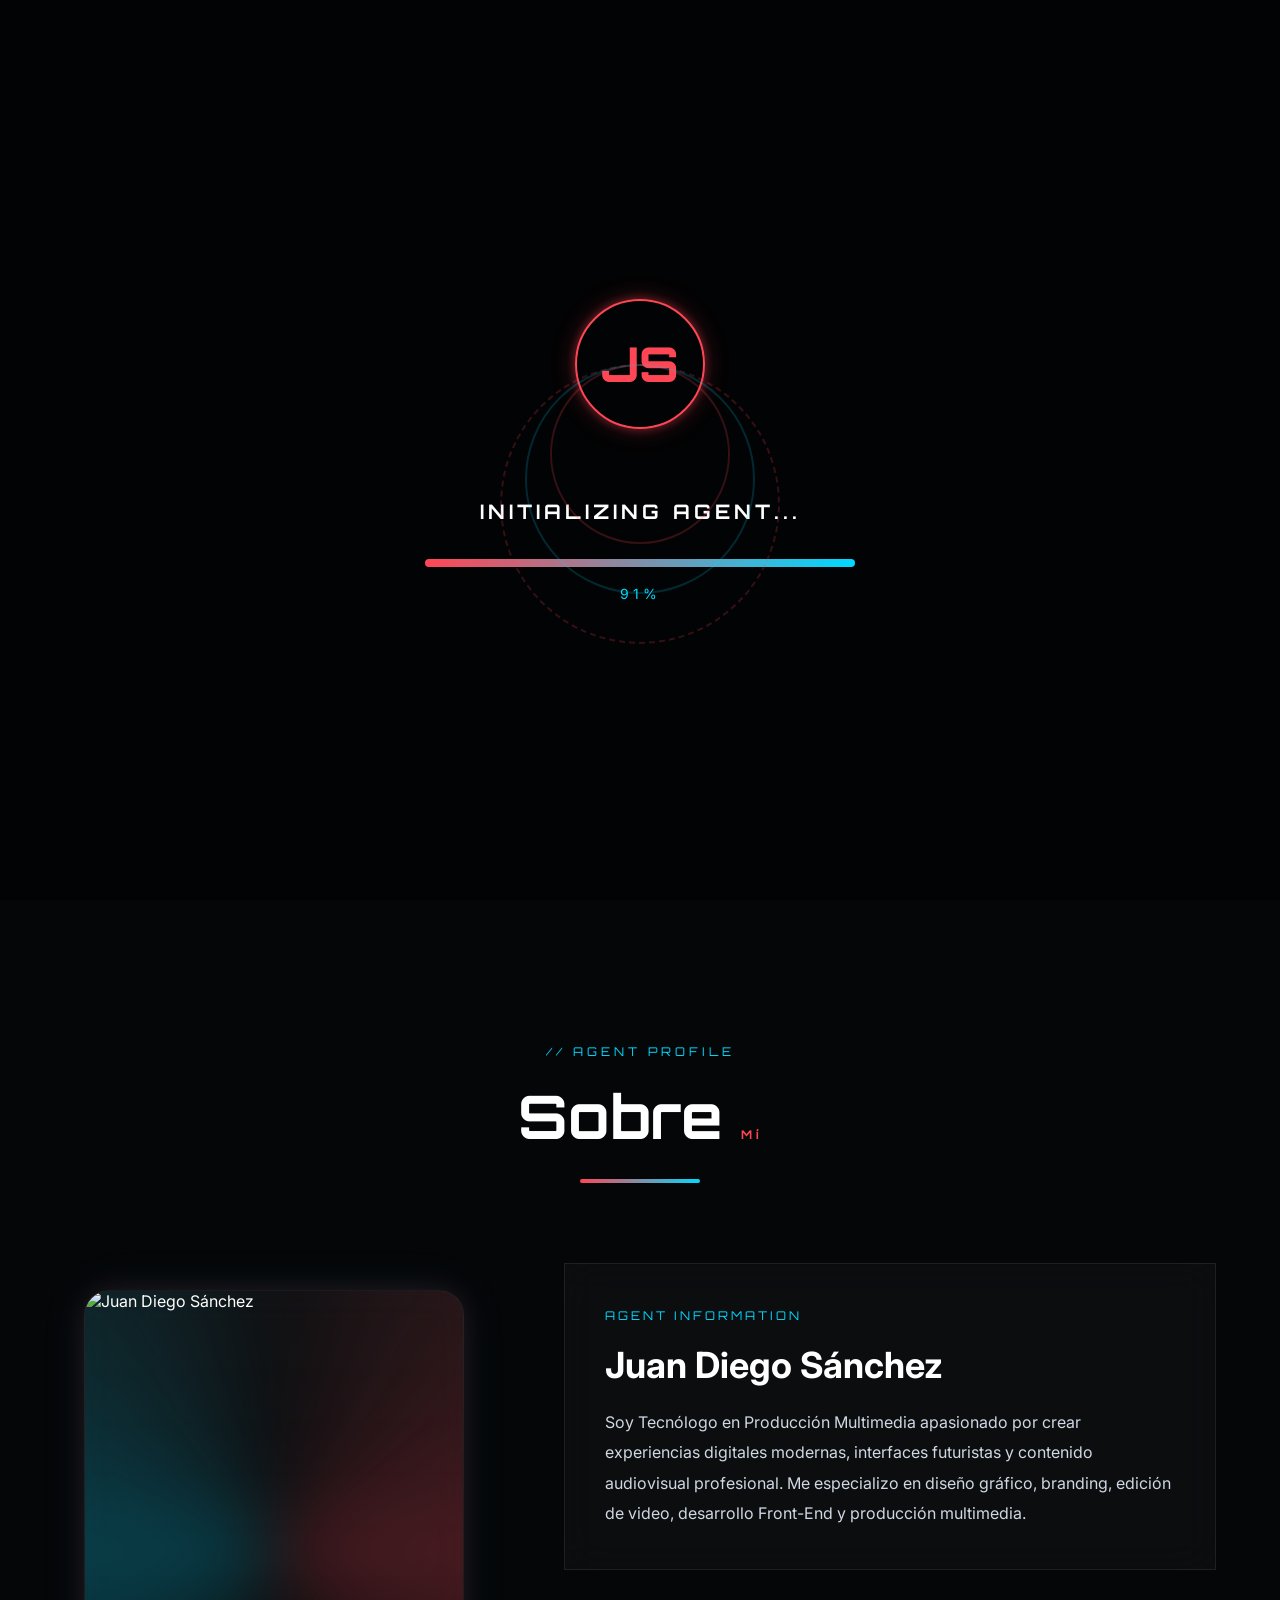
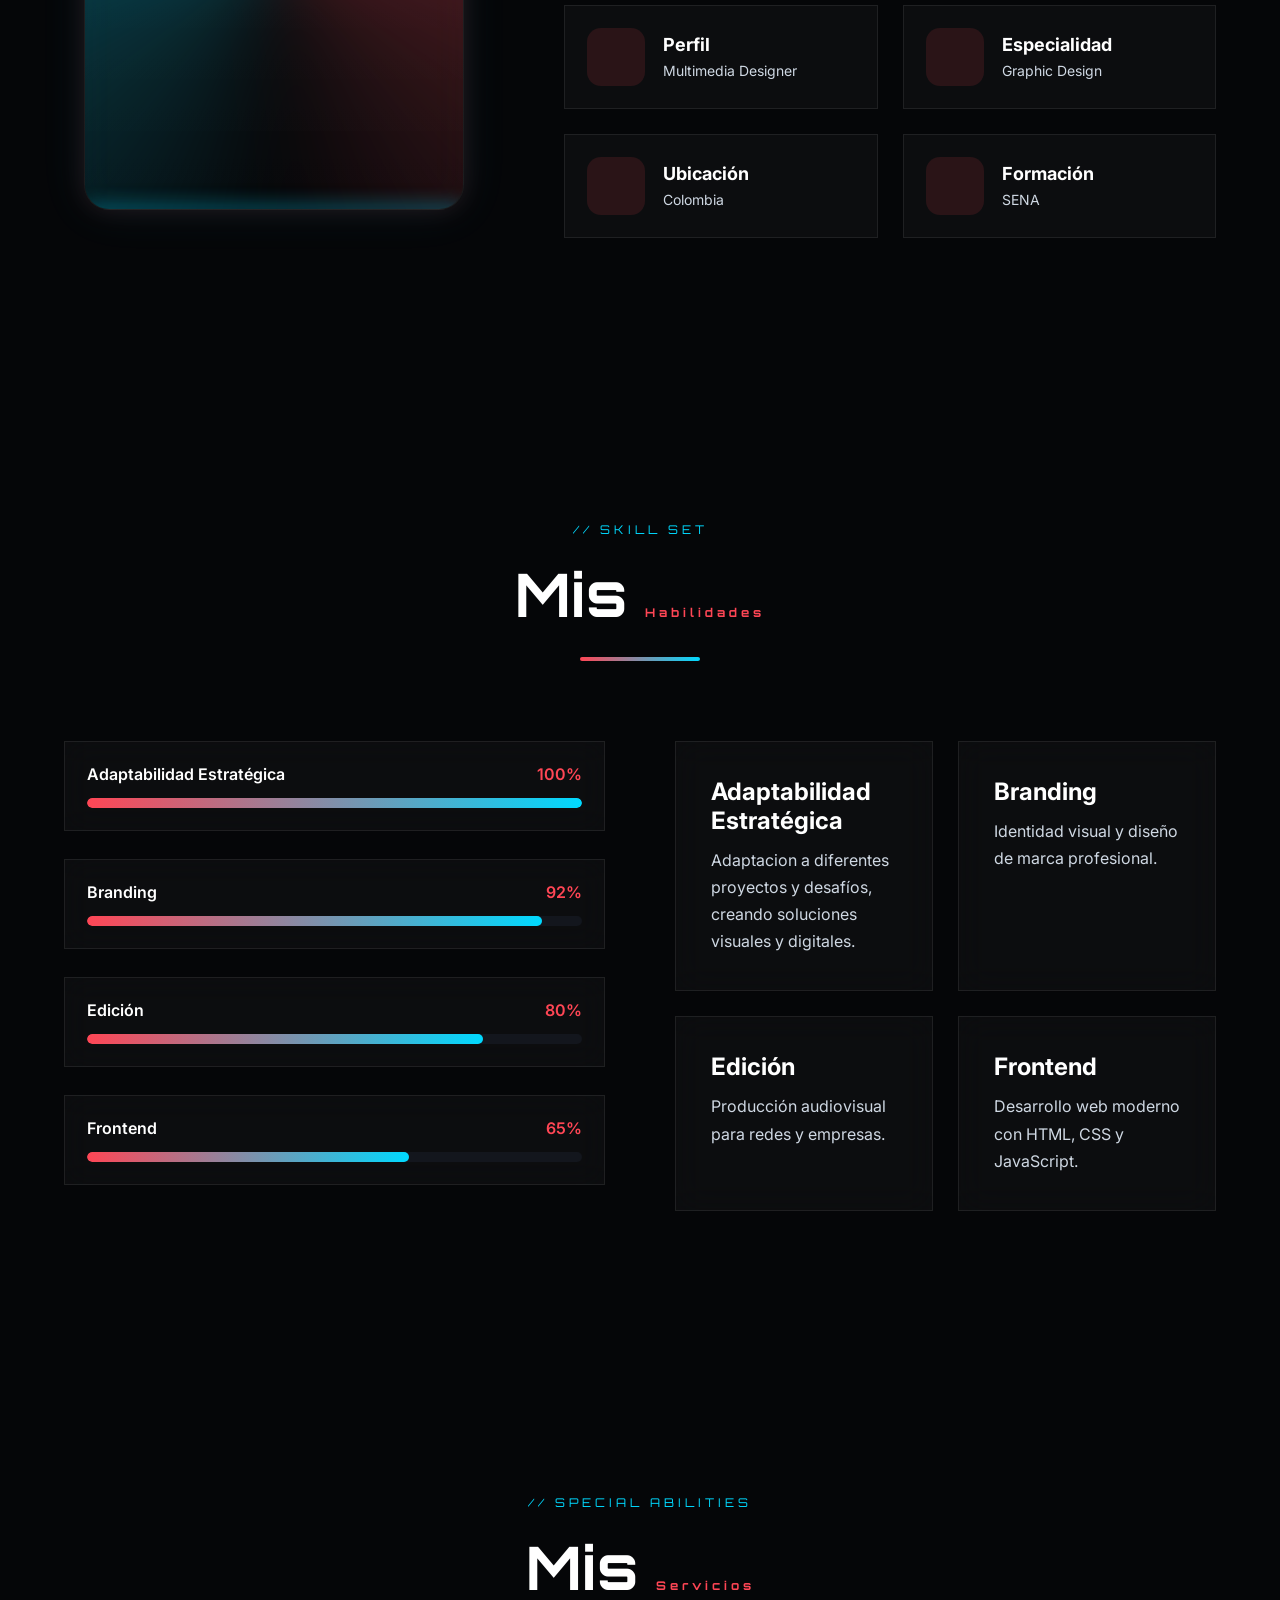
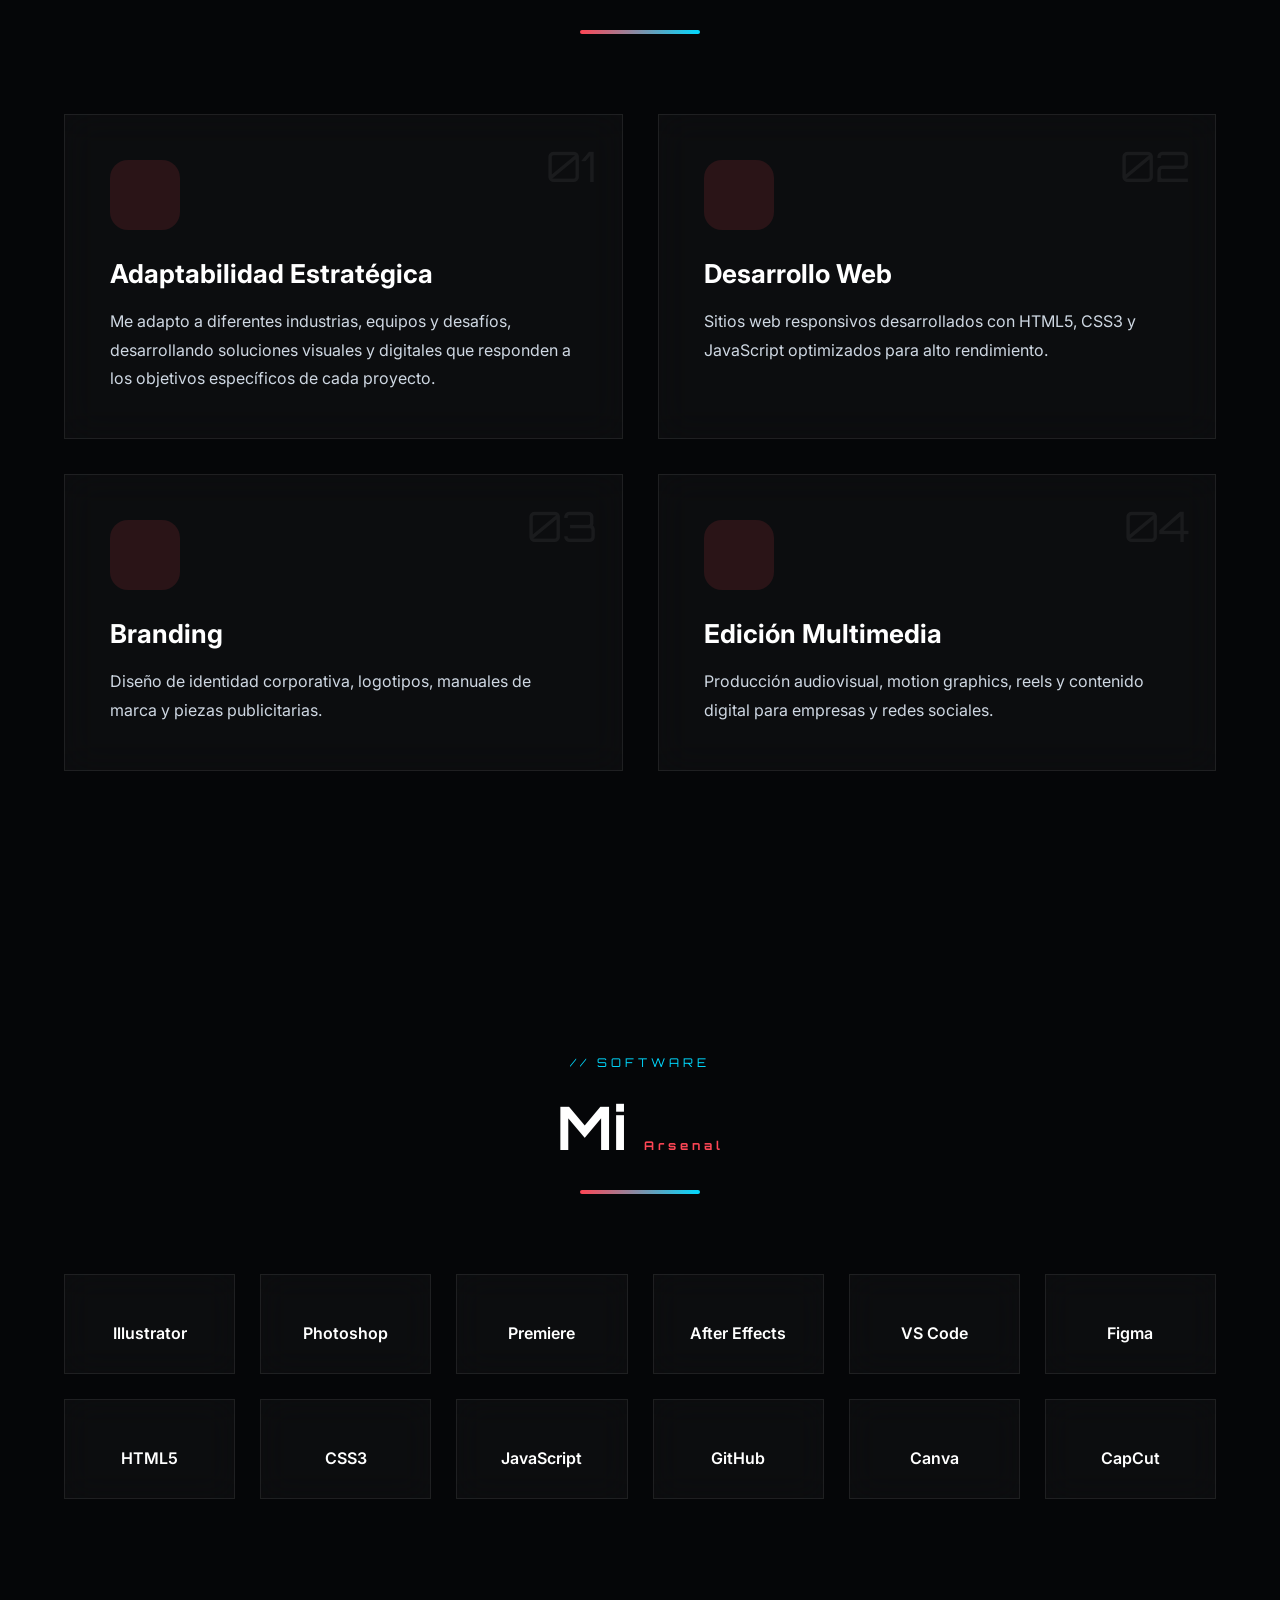
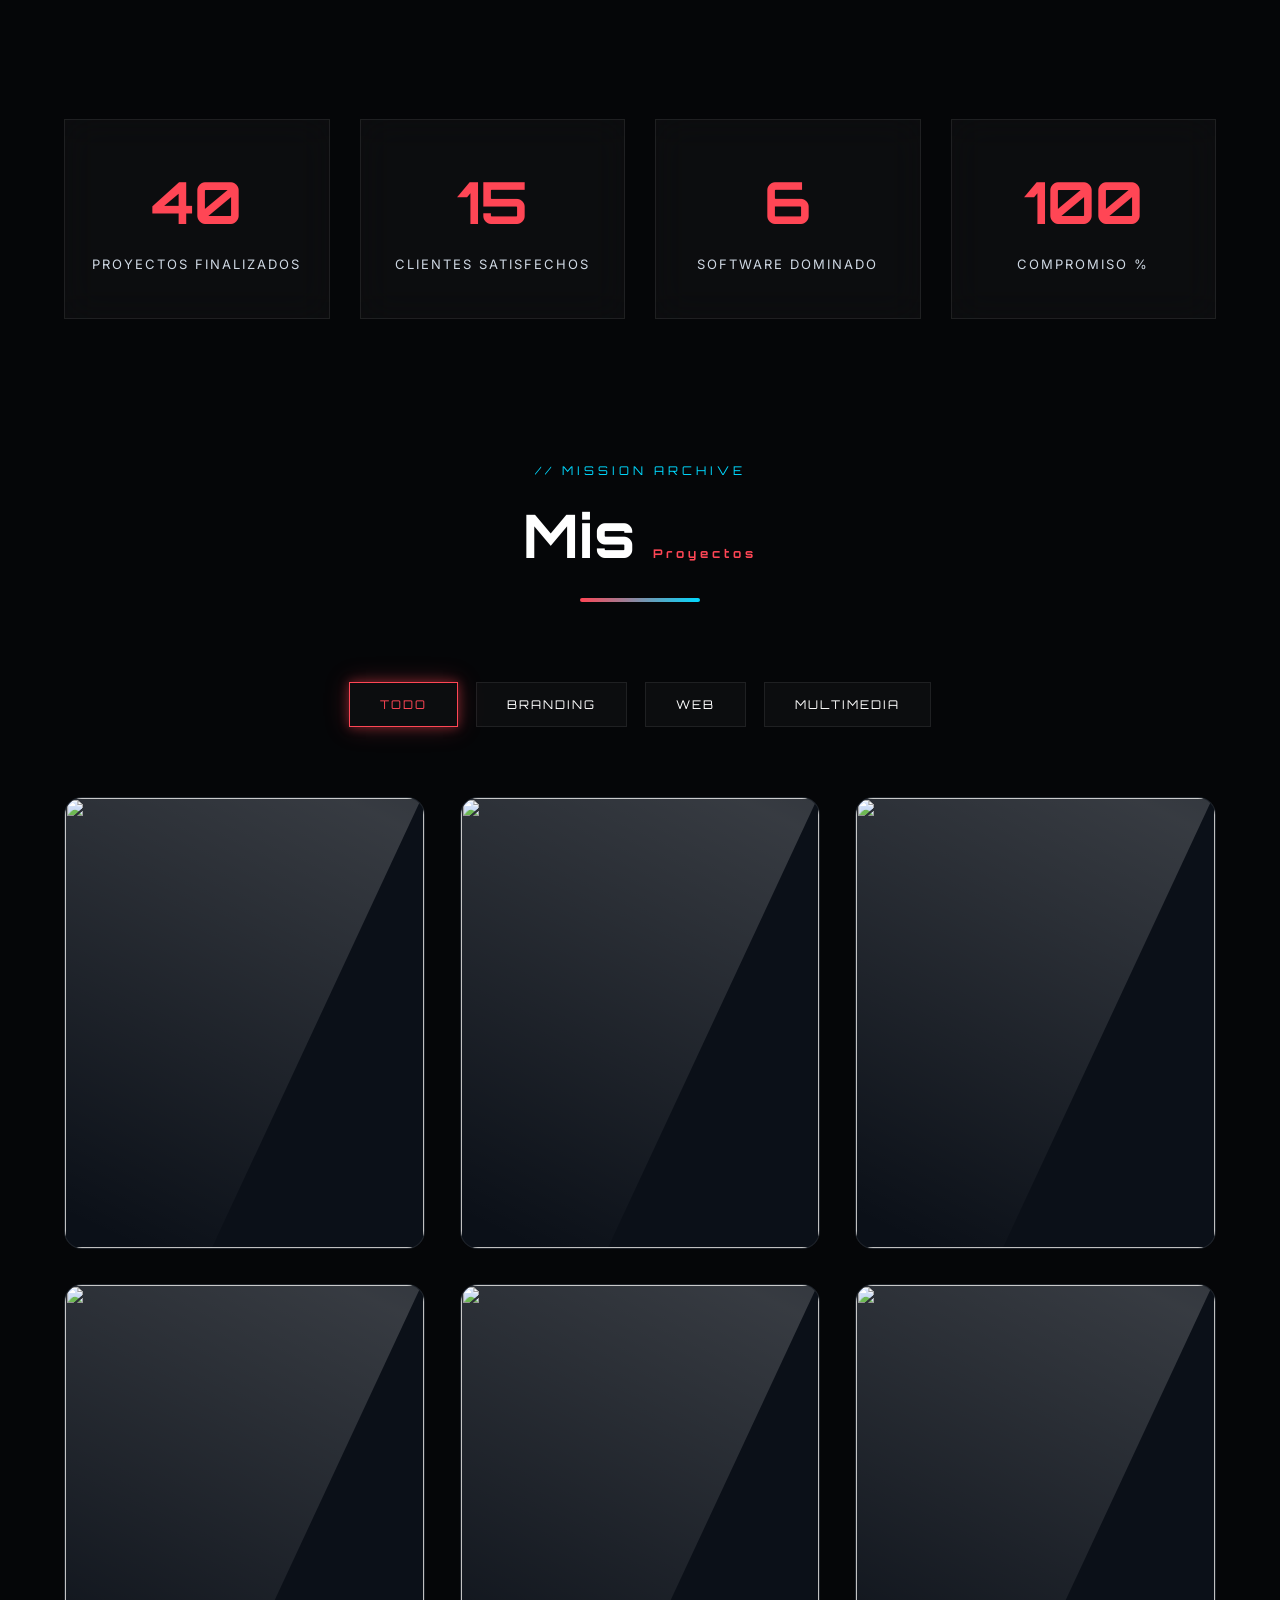
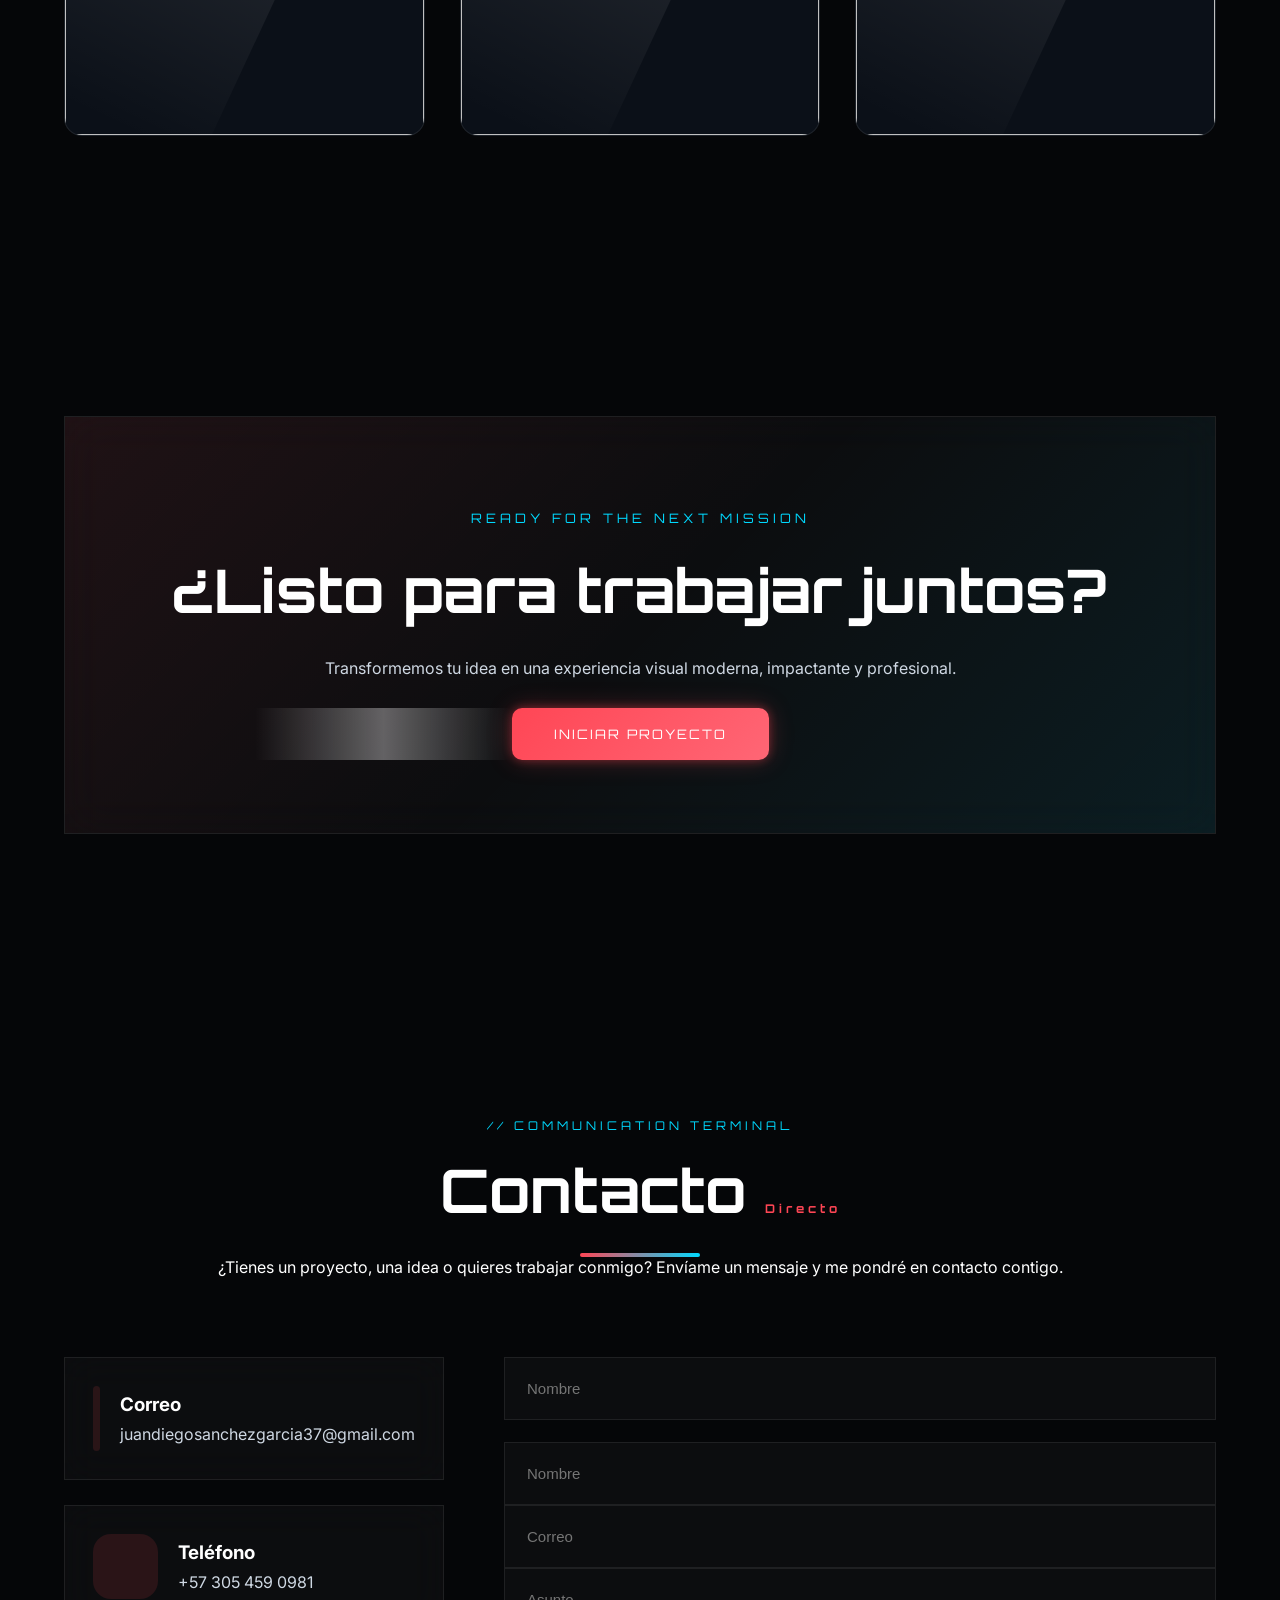
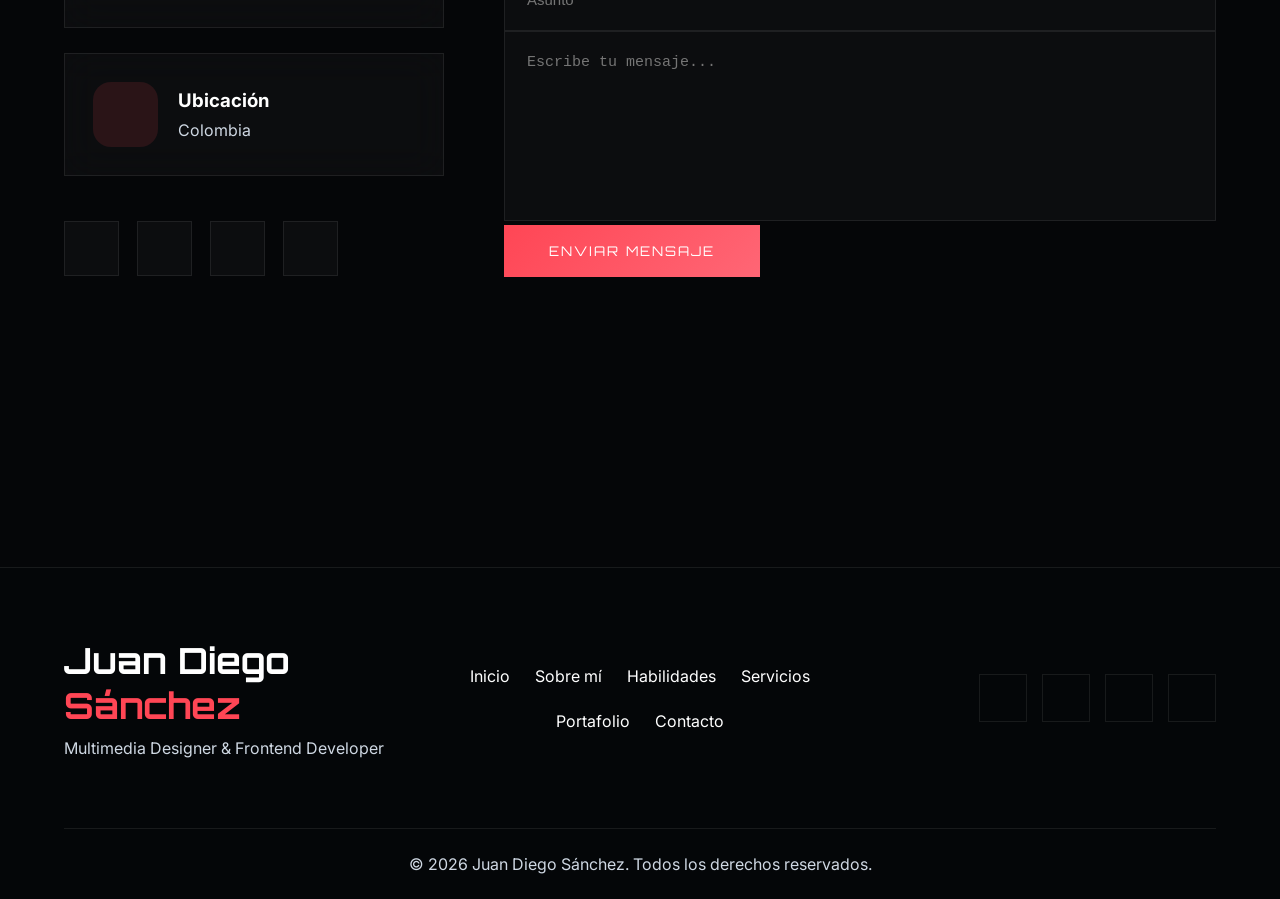
==== index.html @ febf20f9 "first commit" ====
<!DOCTYPE html>
<html lang="es">

<head>

    <!--==================================================
    META
    ==================================================-->

    <meta charset="UTF-8">
    <meta name="viewport" content="width=device-width, initial-scale=1.0">

    <title>Juan Diego Sánchez | Multimedia Designer</title>

    <meta name="description"
        content="Portafolio profesional de Juan Diego Sánchez, Tecnólogo en Producción Multimedia. Diseño, desarrollo web, branding, edición audiovisual y contenido digital.">

    <meta name="theme-color" content="#ff4655">

    <!--==================================================
    FAVICON
    ==================================================-->

    <link rel="icon" href="assets/img/favicon.png">

    <!--==================================================
    GOOGLE FONTS
    ==================================================-->

    <link rel="preconnect" href="https://fonts.googleapis.com">

    <link rel="preconnect" href="https://fonts.gstatic.com" crossorigin>

    <link href="https://fonts.googleapis.com/css2?family=Orbitron:wght@400;500;600;700;800&family=Inter:wght@300;400;500;600;700;800&display=swap"
        rel="stylesheet">

    <!--==================================================
    REMIX ICON
    ==================================================-->

    <link href="https://cdn.jsdelivr.net/npm/remixicon/fonts/remixicon.css" rel="stylesheet">

    <!--==================================================
    CSS
    ==================================================-->

    <link rel="stylesheet" href="style.css">

</head>

<body>

    <!--==================================================
                    LOADER
    ==================================================-->

    <div class="loading-screen">

        <div class="loader-background"></div>

        <div class="loader-content">

            <div class="loader-logo">

                <span>JS</span>

            </div>

            <div class="loader-ring"></div>

            <div class="loader-ring ring2"></div>

            <div class="loader-ring ring3"></div>

            <h2>INITIALIZING AGENT...</h2>

            <div class="loading-bar">

                <div class="loading-progress"></div>

            </div>

            <p class="loading-percent">0%</p>

        </div>

    </div>

    <!--==================================================
                CURSOR ISO
    ==================================================-->

    <div class="cursor-dot"></div>

    <div class="cursor-outline"></div>

    <!--==================================================
                PARTICLES
    ==================================================-->

    <div class="particles"></div>

    <div class="grid-background"></div>

    <!--==================================================
                HEADER
    ==================================================-->

    <header>

        <div class="container nav-container">

            <a href="#" class="logo">

                SUNSET<span> RAVERS</span>

            </a>

            <nav class="menu">

                <a href="#home">Inicio</a>

                <a href="#about">Sobre mí</a>

                <a href="#skills">Habilidades</a>

                <a href="#services">Servicios</a>

                <a href="#portfolio">Portafolio</a>

                <a href="#contact">Contacto</a>

            </nav>

            <button class="menu-mobile">

                <i class="ri-menu-4-line"></i>

            </button>

        </div>

    </header>

    <!--==================================================
                    HERO
    ==================================================-->

    <section class="hero" id="home">

        <div class="container hero-container">

            <!--==========================================
                    INFORMACIÓN
            ==========================================-->

            <div class="hero-content">

                <span class="agent-tag">

                    VALORANT // MULTIMEDIA DESIGNER

                </span>

                <h1>

                    JUAN DIEGO
                    <span>SÁNCHEZ</span>

                </h1>

                <h2 class="agent-status">

                    AGENT ONLINE

                </h2>

                <p>

                    Tecnólogo en Producción Multimedia especializado en
                    desarrollo web, branding, diseño gráfico,
                    edición audiovisual y creación de experiencias digitales.

                </p>

                <div class="hero-buttons">

                    <a href="#portfolio" class="btn btn-primary">

                        Ver proyectos

                    </a>

                    <a href="#contact" class="btn btn-secondary">

                        Contactarme

                    </a>

                </div>

                <div class="hero-stats">

                    <div class="stat-box">

                        <h3 data-number="40">0</h3>

                        <span>Proyectos</span>

                    </div>

                    <div class="stat-box">

                        <h3 data-number="12">0</h3>

                        <span>Clientes</span>

                    </div>

                    <div class="stat-box">

                        <h3 data-number="2">0</h3>

                        <span>Años</span>

                    </div>

                </div>

            </div>

            <!--==========================================
                    PERSONAJE
            ==========================================-->

            <div class="hero-image">

                <div class="energy-ring"></div>

                <div class="energy-ring second"></div>

                <div class="energy-ring third"></div>

                <div class="character-frame">

                    <img src="https://r2.fivemanage.com/8VFrqu9NjACEUGsTVrRfq/ChatGPTImage16jul202606_33_43p.m..png"
                        alt="Juan Diego Sánchez">

                </div>

                <div class="agent-card">

                    <span>STATUS</span>

                    <h3>ACTIVE</h3>

                    <small>Production Multimedia</small>

                </div>

            </div>

        </div>

    </section>

        <!--==================================================
                    ABOUT
    ==================================================-->

    <section class="about section" id="about">

        <div class="container">

            <div class="section-header">

                <span>// AGENT PROFILE</span>

                <h2>Sobre <span>Mí</span></h2>

                <div class="section-line"></div>

            </div>

            <div class="about-container">

                <!--==================================
                        FOTO
                ===================================-->

                <div class="about-left">

                    <div class="profile-frame">

                        <div class="profile-glow"></div>

                        <img src="https://r2.fivemanage.com/8VFrqu9NjACEUGsTVrRfq/ChatGPTImage16jul202606_37_22p.m..png"
                             alt="Juan Diego Sánchez">

                        <div class="scan-line"></div>

                    </div>

                </div>

                <!--==================================
                        INFORMACIÓN
                ===================================-->

                <div class="about-right">

                    <div class="about-card">

                        <span class="card-title">

                            AGENT INFORMATION

                        </span>

                        <h3>

                            Juan Diego Sánchez

                        </h3>

                        <p>

                            Soy Tecnólogo en Producción Multimedia apasionado
                            por crear experiencias digitales modernas,
                            interfaces futuristas y contenido audiovisual
                            profesional.

                            Me especializo en diseño gráfico,
                            branding, edición de video,
                            desarrollo Front-End y producción multimedia.

                        </p>

                    </div>

                    <div class="about-data">

                        <div class="data-card">

                            <i class="ri-user-star-line"></i>

                            <div>

                                <h4>Perfil</h4>

                                <span>Multimedia Designer</span>

                            </div>

                        </div>

                        <div class="data-card">

                            <i class="ri-code-box-line"></i>

                            <div>

                                <h4>Especialidad</h4>

                                <span>Graphic Design</span>

                            </div>

                        </div>

                        <div class="data-card">

                            <i class="ri-map-pin-line"></i>

                            <div>

                                <h4>Ubicación</h4>

                                <span>Colombia</span>

                            </div>

                        </div>

                        <div class="data-card">

                            <i class="ri-graduation-cap-line"></i>

                            <div>

                                <h4>Formación</h4>

                                <span>SENA</span>

                            </div>

                        </div>

                    </div>

                </div>

            </div>

        </div>

    </section>





    <!--==================================================
                    SKILLS
    ==================================================-->

    <section class="skills section" id="skills">

        <div class="container">

            <div class="section-header">

                <span>// SKILL SET</span>

                <h2>Mis <span>Habilidades</span></h2>

                <div class="section-line"></div>

            </div>

            <div class="skills-container">

                <!--==================================
                        BARRAS
                ===================================-->

                <div class="skills-left">

                    <div class="skill">

                        <div class="skill-info">

                            <span>Adaptabilidad Estratégica</span>

                            <span>100%</span>

                        </div>

                        <div class="skill-bar">

                            <div class="skill-progress"
                                 data-progress="100"></div>

                        </div>

                    </div>

                    <div class="skill">

                        <div class="skill-info">

                            <span>Branding</span>

                            <span>92%</span>

                        </div>

                        <div class="skill-bar">

                            <div class="skill-progress"
                                 data-progress="92"></div>

                        </div>

                    </div>

                    <div class="skill">

                        <div class="skill-info">

                            <span>Edición</span>

                            <span>80%</span>

                        </div>

                        <div class="skill-bar">

                            <div class="skill-progress"
                                 data-progress="80"></div>

                        </div>

                    </div>

                    <div class="skill">

                        <div class="skill-info">

                            <span>Frontend</span>

                            <span>65%</span>

                        </div>

                        <div class="skill-bar">

                            <div class="skill-progress"
                                 data-progress="65"></div>

                        </div>

                    </div>

                </div>

                <!--==================================
                        HABILIDADES ISO
                ===================================-->

                <div class="skills-right">

                    <div class="ability-card">

                        <i class="ri-layout-4-line"></i>

                        <h3>Adaptabilidad Estratégica</h3>

                        <p>

                            Adaptacion a diferentes proyectos y desafíos, creando soluciones visuales y digitales.

                        </p>

                    </div>

                    <div class="ability-card">

                        <i class="ri-palette-line"></i>

                        <h3>Branding</h3>

                        <p>

                            Identidad visual y diseño
                            de marca profesional.

                        </p>

                    </div>

                    <div class="ability-card">

                        <i class="ri-movie-line"></i>

                        <h3>Edición</h3>

                        <p>

                            Producción audiovisual
                            para redes y empresas.

                        </p>

                    </div>

                    <div class="ability-card">

                        <i class="ri-code-s-slash-line"></i>

                        <h3>Frontend</h3>

                        <p>

                            Desarrollo web moderno
                            con HTML, CSS y JavaScript.

                        </p>

                    </div>

                </div>

            </div>

        </div>

    </section>

        <!--==================================================
                    SERVICES
    ==================================================-->

    <section class="services section" id="services">

        <div class="container">

            <div class="section-header">

                <span>// SPECIAL ABILITIES</span>

                <h2>Mis <span>Servicios</span></h2>

                <div class="section-line"></div>

            </div>

            <div class="services-grid">

                <article class="service-card">

                    <div class="service-icon">
                        <i class="ri-layout-4-line"></i>
                    </div>

                    <span class="service-number">01</span>

                    <h3>Adaptabilidad Estratégica</h3>

                    <p>
                        Me adapto a diferentes industrias, equipos y desafíos, desarrollando soluciones visuales y digitales que responden a los objetivos específicos de cada proyecto.
                    </p>

                    <div class="service-light"></div>

                </article>

                <article class="service-card">

                    <div class="service-icon">
                        <i class="ri-code-s-slash-line"></i>
                    </div>

                    <span class="service-number">02</span>

                    <h3>Desarrollo Web</h3>

                    <p>
                        Sitios web responsivos desarrollados
                        con HTML5, CSS3 y JavaScript
                        optimizados para alto rendimiento.
                    </p>

                    <div class="service-light"></div>

                </article>

                <article class="service-card">

                    <div class="service-icon">
                        <i class="ri-brush-line"></i>
                    </div>

                    <span class="service-number">03</span>

                    <h3>Branding</h3>

                    <p>
                        Diseño de identidad corporativa,
                        logotipos, manuales de marca
                        y piezas publicitarias.
                    </p>

                    <div class="service-light"></div>

                </article>

                <article class="service-card">

                    <div class="service-icon">
                        <i class="ri-movie-2-line"></i>
                    </div>

                    <span class="service-number">04</span>

                    <h3>Edición Multimedia</h3>

                    <p>
                        Producción audiovisual,
                        motion graphics,
                        reels y contenido digital
                        para empresas y redes sociales.
                    </p>

                    <div class="service-light"></div>

                </article>

            </div>

        </div>

    </section>







    <!--==================================================
                    SOFTWARE
    ==================================================-->

    <section class="tools section">

        <div class="container">

            <div class="section-header">

                <span>// SOFTWARE</span>

                <h2>Mi <span>Arsenal</span></h2>

                <div class="section-line"></div>

            </div>

            <div class="tools-grid">

                <div class="tool-card">
                    <img src="assets/icons/illustrator.png" alt="">
                    <span>Illustrator</span>
                </div>

                <div class="tool-card">
                    <img src="assets/icons/photoshop.png" alt="">
                    <span>Photoshop</span>
                </div>

                <div class="tool-card">
                    <img src="assets/icons/premiere.png" alt="">
                    <span>Premiere</span>
                </div>

                <div class="tool-card">
                    <img src="assets/icons/aftereffects.png" alt="">
                    <span>After Effects</span>
                </div>

                <div class="tool-card">
                    <img src="assets/icons/vscode.png" alt="">
                    <span>VS Code</span>
                </div>

                <div class="tool-card">
                    <img src="assets/icons/figma.png" alt="">
                    <span>Figma</span>
                </div>

                <div class="tool-card">
                    <img src="assets/icons/html.png" alt="">
                    <span>HTML5</span>
                </div>

                <div class="tool-card">
                    <img src="assets/icons/css.png" alt="">
                    <span>CSS3</span>
                </div>

                <div class="tool-card">
                    <img src="assets/icons/javascript.png" alt="">
                    <span>JavaScript</span>
                </div>

                <div class="tool-card">
                    <img src="assets/icons/github.png" alt="">
                    <span>GitHub</span>
                </div>

                <div class="tool-card">
                    <img src="assets/icons/canva.png" alt="">
                    <span>Canva</span>
                </div>

                <div class="tool-card">
                    <img src="assets/icons/capcut.png" alt="">
                    <span>CapCut</span>
                </div>

            </div>

        </div>

    </section>







    <!--==================================================
                    STATS
    ==================================================-->

    <section class="stats">

        <div class="container">

            <div class="stats-grid">

                <div class="stat-card">

                    <h2 data-counter="40">0</h2>

                    <span>
                        Proyectos
                        Finalizados
                    </span>

                </div>

                <div class="stat-card">

                    <h2 data-counter="15">0</h2>

                    <span>
                        Clientes
                        Satisfechos
                    </span>

                </div>

                <div class="stat-card">

                    <h2 data-counter="6">0</h2>

                    <span>
                        Software
                        Dominado
                    </span>

                </div>

                <div class="stat-card">

                    <h2 data-counter="100">0</h2>

                    <span>
                        Compromiso
                        %
                    </span>

                </div>

            </div>

        </div>

    </section>

        <!--==================================================
                    PORTFOLIO
    ==================================================-->

    <section class="portfolio section" id="portfolio">

        <div class="container">

            <div class="section-header">

                <span>// MISSION ARCHIVE</span>

                <h2>Mis <span>Proyectos</span></h2>

                <div class="section-line"></div>

            

            </div>

            <!--==============================
                    FILTROS
            ==============================-->

            <div class="portfolio-filter">

                <button class="active" data-filter="all">
                    Todo
                </button>

                <button data-filter="branding">
                    Branding
                </button>

                <button data-filter="web">
                    Web
                </button>

                <button data-filter="multimedia">
                    Multimedia
                </button>

            </div>

            <!--==============================
                    GRID
            ==============================-->

            <div class="portfolio-grid">

                <!--======================-->

                <article class="project-card"
                         data-category="branding">

                    <div class="project-image">

                        <img src="https://r2.fivemanage.com/8VFrqu9NjACEUGsTVrRfq/MOODBOARD12.jpg" alt="">

                        <div class="project-overlay">

                            <span>MISSION 001</span>

                            <h3>MC Arquitectura</h3>

                            <p>
                                Branding • Manual Corporativo • Diseño UI
                            </p>

                           <a href="proyectos/branding.html" class="project-btn">

    Ver Proyecto

    <i class="ri-arrow-right-up-line"></i>

</a>

                        </div>

                    </div>

                </article>

                <!--======================-->

                <article class="project-card"
                         data-category="web">

                    <div class="project-image">

                        <img src="https://r2.fivemanage.com/8VFrqu9NjACEUGsTVrRfq/613565099_18036626720757483_5034668157387214105_n.webp" alt="">

                        <div class="project-overlay">

                            <span>MISSION 002</span>

                            <h3>Portfolio Premium</h3>

                            <p>
                                Photographs
                            </p>

                            <a href="proyectos/portfolio-premium.html" class="project-btn">
                                
    Ver Proyecto

    <i class="ri-arrow-right-up-line"></i>

</a>

                        </div>

                    </div>

                </article>

                <!--======================-->

                <article class="project-card"
                         data-category="multimedia">

                    <div class="project-image">

                        <img src="assets/img/project3.jpg" alt="">

                        <div class="project-overlay">

                            <span>MISSION 003</span>

                            <h3>Contenido Multimedia</h3>

                            <p>
                                Premiere • After Effects
                            </p>

                            <a href="proyectos/multimedia.html" class="project-btn">

    Ver Proyecto

    <i class="ri-arrow-right-up-line"></i>

</a>

                        </div>

                    </div>

                </article>

                <!--======================-->

                <article class="project-card"
                         data-category="branding">

                    <div class="project-image">

                        <img src="https://r2.fivemanage.com/8VFrqu9NjACEUGsTVrRfq/MOKOUP2.jpg" alt="">

                        <div class="project-overlay">

                            <span>MISSION 004</span>

                            <h3>Identidad Visual</h3>

                            <p>
                                Diseño de Marca
                            </p>

                            <a href="proyectos/identidad-visual.html" class="project-btn">
    Ver Proyecto
    <i class="ri-arrow-right-up-line"></i>
</a>

                        </div>

                    </div>

                </article>

                <!--======================-->

                <article class="project-card"
                         data-category="web">

                    <div class="project-image">

                        <img src="https://r2.fivemanage.com/8VFrqu9NjACEUGsTVrRfq/COFFE.jpg" alt="">

                        <div class="project-overlay">

                            <span>MISSION 005</span>

                            <h3>Landing Page</h3>

                            <p>
                                Responsive Design
                            </p>

                            <a href="proyectos/landing-page.html" class="project-btn">
    Ver Proyecto
    <i class="ri-arrow-right-up-line"></i>
</a>


                        </div>

                    </div>

                </article>

                <!--======================-->

                <article class="project-card"
                         data-category="multimedia">

                    <div class="project-image">

                        <img src="https://r2.fivemanage.com/8VFrqu9NjACEUGsTVrRfq/WhatsAppImage2026-07-19at6.32.43PM.jpeg" alt="">

                        <div class="project-overlay">

                            <span>MISSION 006</span>

                            <h3>Edición Profesional</h3>

                            <p>
                                Reels • Motion Graphics
                            </p>

                            <a href="proyectos/edicion-profesional.html" class="project-btn">
    Ver Proyecto
    <i class="ri-arrow-right-up-line"></i>
</a>

                        </div>

                    </div>

                </article>

            </div>

        </div>

    </section>







    <!--==================================================
                    CTA
    ==================================================-->

    <section class="cta">

        <div class="container">

            <div class="cta-box">

                <span>READY FOR THE NEXT MISSION</span>

                <h2>

                    ¿Listo para trabajar juntos?

                </h2>

                <p>

                    Transformemos tu idea en una experiencia
                    visual moderna, impactante y profesional.

                </p>

                <a href="#contact"
                   class="btn btn-primary">

                    Iniciar Proyecto

                </a>

            </div>

        </div>

    </section>

        <!--==================================================
                    CONTACT
    ==================================================-->

    <section class="contact section" id="contact">

        <div class="container">

            <div class="section-header">

                <span>// COMMUNICATION TERMINAL</span>

                <h2>Contacto <span>Directo</span></h2>

                <div class="section-line"></div>

                <p>
                    ¿Tienes un proyecto, una idea o quieres trabajar conmigo?
                    Envíame un mensaje y me pondré en contacto contigo.
                </p>

            </div>

            <div class="contact-container">

                <!--=========================
                    INFORMACIÓN
                ==========================-->

                <div class="contact-info">

                    <div class="contact-card">

                        <i class="ri-mail-send-line"></i>

                        <div>

                            <h3>Correo</h3>

                            <span>
                                juandiegosanchezgarcia37@gmail.com
                            </span>

                        </div>

                    </div>

                    <div class="contact-card">

                        <i class="ri-phone-line"></i>

                        <div>

                            <h3>Teléfono</h3>

                            <span>
                                +57 305 459 0981
                            </span>

                        </div>

                    </div>

                    <div class="contact-card">

                        <i class="ri-map-pin-line"></i>

                        <div>

                            <h3>Ubicación</h3>

                            <span>
                                Colombia
                            </span>

                        </div>

                    </div>

                    <div class="social-links">

                        <a href="#">
                            <i class="ri-github-fill"></i>
                        </a>

                        <a href="#">
                            <i class="ri-linkedin-fill"></i>
                        </a>

                        <a href="#">
                            <i class="ri-instagram-line"></i>
                        </a>

                        <a href="#">
                            <i class="ri-behance-fill"></i>
                        </a>

                    </div>

                </div>

                <!--=========================
                    FORMULARIO
                ==========================-->

                <form class="contact-form">

                    <div class="input-group">

                        <input
                            type="text"
                            placeholder="Nombre"
                            required>

                    </div>

                    <div class="input-group">

                        <form id="contactForm" class="contact-form">

    <input
    type="text"
    id="name"
    placeholder="Nombre"
    required>

    <input
    type="email"
    id="email"
    placeholder="Correo"
    required>

    <input
    type="text"
    id="subject"
    placeholder="Asunto"
    required>

    <textarea
    id="message"
    placeholder="Escribe tu mensaje..."
    required></textarea>

    <button
    type="submit"
    class="send-btn">

        ENVIAR MENSAJE

    </button>

</form>

            </div>

        </div>

    </section>





    <!--==================================================
                    FOOTER
    ==================================================-->

    <footer>

        <div class="container">

            <div class="footer-content">

                <div class="footer-logo">

                    <h2>

                        Juan Diego
                        <span>Sánchez</span>

                    </h2>

                    <p>

                        Multimedia Designer &
                        Frontend Developer

                    </p>

                </div>

                <div class="footer-menu">

                    <a href="#home">Inicio</a>
                    <a href="#about">Sobre mí</a>
                    <a href="#skills">Habilidades</a>
                    <a href="#services">Servicios</a>
                    <a href="#portfolio">Portafolio</a>
                    <a href="#contact">Contacto</a>

                </div>

                <div class="footer-social">

                    <a href="#">
                        <i class="ri-github-fill"></i>
                    </a>

                    <a href="#">
                        <i class="ri-linkedin-fill"></i>
                    </a>

                    <a href="#">
                        <i class="ri-instagram-line"></i>
                    </a>

                    <a href="#">
                        <i class="ri-youtube-fill"></i>
                    </a>

                </div>

            </div>

            <div class="footer-bottom">

                <p>

                    © <span class="current-year"></span>
                    Juan Diego Sánchez.
                    Todos los derechos reservados.

                </p>

            </div>

        </div>

    </footer>





    <!--==================================================
                BOTÓN SCROLL TOP
    ==================================================-->

    <button class="scroll-top">

        <i class="ri-arrow-up-line"></i>

    </button>





    <!--==================================================
                JAVASCRIPT
    ==================================================-->

    <script src="https://cdn.jsdelivr.net/npm/@emailjs/browser@4/dist/email.min.js"></script>
<script src="script.js"></script>

</body>

</html>
---- style.css ----
/*======================================================
                IMPORTS
======================================================*/

@import url('https://fonts.googleapis.com/css2?family=Orbitron:wght@400;500;700;800&family=Inter:wght@300;400;500;600;700&display=swap');

/*======================================================
                VARIABLES
======================================================*/

:root{

    --bg:#050608;
    --bg-secondary:#0B1018;

    --red:#ff4655;
    --red-light:#ff6b77;

    --blue:#00d9ff;
    --blue-light:#6ee8ff;

    --white:#ffffff;
    --text:#cfd8e3;
    --border:rgba(255,255,255,.08);

    --glass:rgba(255,255,255,.04);

    --shadow-red:
        0 0 10px rgba(255,70,85,.4),
        0 0 25px rgba(255,70,85,.25);

    --shadow-blue:
        0 0 10px rgba(0,217,255,.45),
        0 0 30px rgba(0,217,255,.2);

}

/*======================================================
                RESET
======================================================*/

*{

    margin:0;
    padding:0;
    box-sizing:border-box;

}

html{

    scroll-behavior:smooth;

}

body{

    font-family:"Inter",sans-serif;

    background:var(--bg);

    color:var(--white);


}

img{

    display:block;
    width:100%;

}

a{

    text-decoration:none;

    color:inherit;

}

button{

    border:none;

    outline:none;

    cursor:pointer;

    background:none;

}

.container{

    width:min(1400px,90%);

    margin:auto;

}

.section{

    padding:140px 0;

}

/*======================================================
            BACKGROUND
======================================================*/

body::before{

    content:"";

    position:fixed;

    inset:0;

    background:

        radial-gradient(circle at 20% 15%,rgba(255,70,85,.10),transparent 30%),

        radial-gradient(circle at 80% 70%,rgba(0,217,255,.10),transparent 35%),

        #050608;

    z-index:-5;

}

.grid-background{

    position:fixed;

    inset:0;

    background-image:

    linear-gradient(rgba(255,255,255,.03) 1px,transparent 1px),

    linear-gradient(90deg,rgba(255,255,255,.03) 1px,transparent 1px);

    background-size:45px 45px;

    animation:gridMove 14s linear infinite;

    opacity:.35;

    z-index:-4;

}

/*======================================================
                LOADER
======================================================*/

.loading-screen{

    position:fixed;

    inset:0;

    display:flex;

    justify-content:center;

    align-items:center;

    background:#020304;

    z-index:99999;

}

.loader-content{

    width:430px;

    text-align:center;

    position:relative;

}

.loader-logo{

    width:130px;

    height:130px;

    margin:auto;

    border:2px solid var(--red);

    border-radius:50%;

    display:flex;

    align-items:center;

    justify-content:center;

    font-size:48px;

    font-family:"Orbitron";

    font-weight:800;

    color:var(--red);

    box-shadow:var(--shadow-red);

}

.loader-ring{

    position:absolute;

    left:50%;

    top:65px;

    transform:translateX(-50%);

    width:180px;

    height:180px;

    border-radius:50%;

    border:2px solid rgba(255,70,85,.2);

    animation:rotateRing 8s linear infinite;

}

.loader-ring.ring2{

    width:230px;

    height:230px;

    border-color:rgba(0,217,255,.18);

    animation-duration:12s;

    animation-direction:reverse;

}

.loader-ring.ring3{

    width:280px;

    height:280px;

    border-style:dashed;

    animation-duration:18s;

}

.loader-content h2{

    margin-top:70px;

    font-family:"Orbitron";

    font-size:20px;

    letter-spacing:4px;

}

.loading-bar{

    width:100%;

    height:8px;

    margin-top:35px;

    background:#14161d;

    overflow:hidden;

    border-radius:30px;

}

.loading-progress{

    width:0;

    height:100%;

    background:linear-gradient(90deg,var(--red),var(--blue));

    animation:loadingBar 3s linear forwards;

}

.loading-percent{

    margin-top:18px;

    font-size:14px;

    letter-spacing:4px;

    color:var(--blue);

}

/*======================================================
                HEADER
======================================================*/

header{

    position:fixed;

    top:0;

    left:0;

    width:100%;

    z-index:900;

    transition:.45s;

}

header.active{

    background:rgba(4,7,12,.82);

    backdrop-filter:blur(18px);

    border-bottom:1px solid var(--border);

}

.nav-container{

    height:90px;

    display:flex;

    align-items:center;

    justify-content:space-between;

}

.logo{

    font-size:34px;

    font-family:"Orbitron";

    font-weight:800;

    letter-spacing:3px;

}

.logo span{

    color:var(--red);

    text-shadow:0 0 18px var(--red);

}

.menu{

    display:flex;

    gap:45px;

}

.menu a{

    position:relative;

    font-size:14px;

    text-transform:uppercase;

    letter-spacing:2px;

    transition:.35s;

}

.menu a::after{

    content:"";

    position:absolute;

    left:0;

    bottom:-8px;

    width:0;

    height:2px;

    background:var(--red);

    transition:.35s;

}

.menu a:hover{

    color:var(--red);

}

.menu a:hover::after{

    width:100%;

}

.menu-mobile{

    display:none;

    color:white;

    font-size:32px;

}

/*======================================================
                    HERO
======================================================*/

.hero{

    min-height:100vh;

    display:flex;

    align-items:center;

    position:relative;

    overflow:hidden;

}

.hero-container{

    display:grid;

    grid-template-columns:1.1fr .9fr;

    align-items:center;

    gap:80px;

}

/*==============================
        HERO CONTENT
==============================*/

.agent-tag{

    display:inline-block;

    padding:10px 18px;

    margin-bottom:25px;

    border:1px solid rgba(0,217,255,.35);

    background:rgba(0,217,255,.08);

    color:var(--blue);

    font-family:"Orbitron";

    font-size:12px;

    letter-spacing:3px;

    text-transform:uppercase;

    backdrop-filter:blur(12px);

}

.hero-content h1{

    font-family:"Orbitron";

    font-size:92px;

    line-height:1;

    margin-bottom:15px;

    text-transform:uppercase;

}

.hero-content h1 span{

    color:var(--red);

    text-shadow:0 0 25px rgba(255,70,85,.45);

}

.agent-status{

    font-family:"Orbitron";

    color:var(--blue);

    font-size:22px;

    letter-spacing:6px;

    margin-bottom:30px;

}

.hero-content p{

    max-width:620px;

    color:var(--text);

    font-size:17px;

    line-height:1.8;

    margin-bottom:45px;

}

/*==============================
            BUTTONS
==============================*/

.hero-buttons{

    display:flex;

    gap:20px;

    margin-bottom:60px;

}

.btn{

    position:relative;

    overflow:hidden;

    padding:18px 42px;

    border-radius:10px;

    font-family:"Orbitron";

    font-size:13px;

    letter-spacing:2px;

    text-transform:uppercase;

    transition:.4s;

}

.btn-primary{

    background:linear-gradient(135deg,var(--red),#ff6675);

    color:white;

    box-shadow:var(--shadow-red);

}

.btn-secondary{

    border:1px solid rgba(0,217,255,.45);

    color:var(--blue);

    background:rgba(255,255,255,.03);

}

.btn::before{

    content:"";

    position:absolute;

    top:0;

    left:-100%;

    width:100%;

    height:100%;

    background:linear-gradient(
        90deg,
        transparent,
        rgba(255,255,255,.35),
        transparent
    );

    transition:.6s;

}

.btn:hover::before{

    left:120%;

}

.btn:hover{

    transform:translateY(-8px);

}

.btn-primary:hover{

    box-shadow:
    0 0 20px rgba(255,70,85,.45),
    0 0 45px rgba(255,70,85,.25);

}

.btn-secondary:hover{

    border-color:var(--blue);

    box-shadow:var(--shadow-blue);

}

/*==============================
            STATS
==============================*/

.hero-stats{

    display:flex;

    gap:22px;

    flex-wrap:wrap;

}

.stat-box{

    min-width:150px;

    padding:22px;

    border:1px solid var(--border);

    background:rgba(255,255,255,.03);

    backdrop-filter:blur(15px);

    transition:.35s;

}

.stat-box:hover{

    transform:translateY(-10px);

    border-color:var(--blue);

    box-shadow:var(--shadow-blue);

}

.stat-box h3{

    font-size:42px;

    font-family:"Orbitron";

    color:var(--red);

    margin-bottom:8px;

}

.stat-box span{

    font-size:13px;

    color:var(--text);

    letter-spacing:2px;

    text-transform:uppercase;

}

/*==============================
        HERO IMAGE
==============================*/

.hero-image{

    position:relative;

    display:flex;

    justify-content:center;

    align-items:center;

}

.character-frame{

    width:420px;

    height:620px;

    position:relative;

    border-radius:28px;

    overflow:hidden;

    border:2px solid rgba(255,255,255,.08);

    background:linear-gradient(
        180deg,
        rgba(255,255,255,.05),
        rgba(255,255,255,.01)
    );

    backdrop-filter:blur(20px);

    box-shadow:
    0 0 30px rgba(0,217,255,.12),
    0 0 60px rgba(255,70,85,.12);

}

.character-frame img{

    width:100%;

    height:100%;

    object-fit:cover;

}

/*==============================
        ENERGY RINGS
==============================*/

.energy-ring{

    position:absolute;

    width:520px;

    height:520px;

    border-radius:50%;

    border:2px solid rgba(255,70,85,.22);

    animation:rotateRing 16s linear infinite;

}

.energy-ring.second{

    width:620px;

    height:620px;

    border-color:rgba(0,217,255,.18);

    animation-direction:reverse;

    animation-duration:22s;

}

.energy-ring.third{

    width:720px;

    height:720px;

    border-style:dashed;

    border-color:rgba(255,255,255,.08);

    animation-duration:28s;

}

/*==============================
        AGENT CARD
==============================*/

.agent-card{

    position:absolute;

    bottom:25px;

    right:-40px;

    width:240px;

    padding:24px;

    background:rgba(8,12,20,.92);

    border:1px solid rgba(0,217,255,.3);

    backdrop-filter:blur(18px);

    box-shadow:var(--shadow-blue);

}

.agent-card span{

    display:block;

    color:var(--blue);

    font-size:11px;

    letter-spacing:3px;

    font-family:"Orbitron";

    margin-bottom:10px;

}

.agent-card h3{

    font-size:30px;

    margin-bottom:8px;

    color:var(--white);

}

.agent-card small{

    color:var(--text);

    letter-spacing:1px;

}

/*==============================
        HERO EFFECTS
==============================*/

.hero::before{

    content:"";

    position:absolute;

    width:600px;

    height:600px;

    top:-200px;

    right:-150px;

    background:radial-gradient(
        circle,
        rgba(255,70,85,.15),
        transparent 70%
    );

    filter:blur(50px);

    z-index:-1;

}

.hero::after{

    content:"";

    position:absolute;

    width:550px;

    height:550px;

    left:-150px;

    bottom:-200px;

    background:radial-gradient(
        circle,
        rgba(0,217,255,.15),
        transparent 70%
    );

    filter:blur(50px);

    z-index:-1;

}

/*======================================================
                    ABOUT
======================================================*/

.about{

    position:relative;

    overflow:hidden;

}

.about-container{

    display:grid;

    grid-template-columns:420px 1fr;

    align-items:center;

    gap:80px;

}

/*======================================================
        PROFILE FRAME
======================================================*/

.profile-frame{

    position:relative;

    width:380px;

    height:520px;

    margin:auto;

    border-radius:25px;

    overflow:hidden;

    background:linear-gradient(
        180deg,
        rgba(255,255,255,.05),
        rgba(255,255,255,.01)
    );

    border:1px solid rgba(255,255,255,.08);

    backdrop-filter:blur(18px);

    box-shadow:

    0 0 25px rgba(255,70,85,.12),

    0 0 45px rgba(0,217,255,.10);

}

.profile-frame img{

    width:100%;

    height:100%;

    object-fit:cover;

    transition:.6s;

}

.profile-frame:hover img{

    transform:scale(1.05);

}

/*======================================================
            PROFILE GLOW
======================================================*/

.profile-glow{

    position:absolute;

    inset:-25%;

    background:

    conic-gradient(

        transparent,

        rgba(255,70,85,.45),

        transparent,

        rgba(0,217,255,.45),

        transparent

    );

    animation:rotateRing 12s linear infinite;

    filter:blur(30px);

    opacity:.55;

    z-index:-1;

}

/*======================================================
            SCAN EFFECT
======================================================*/

.scan-line{

    position:absolute;

    left:0;

    width:100%;

    height:5px;

    background:linear-gradient(

        90deg,

        transparent,

        var(--blue),

        transparent

    );

    box-shadow:0 0 20px var(--blue);

    animation:scanVertical 4s linear infinite;

}

/*======================================================
            ABOUT RIGHT
======================================================*/

.about-right{

    display:flex;

    flex-direction:column;

    gap:35px;

}

.about-card{

    padding:40px;

    background:rgba(255,255,255,.03);

    border:1px solid rgba(255,255,255,.08);

    backdrop-filter:blur(18px);

    transition:.35s;

}

.about-card:hover{

    border-color:var(--red);

    box-shadow:var(--shadow-red);

    transform:translateY(-8px);

}

.card-title{

    display:inline-block;

    margin-bottom:20px;

    color:var(--blue);

    font-family:"Orbitron";

    font-size:12px;

    letter-spacing:3px;

}

.about-card h3{

    font-size:36px;

    margin-bottom:20px;

}

.about-card p{

    color:var(--text);

    line-height:1.9;

    font-size:16px;

}

/*======================================================
            DATA GRID
======================================================*/

.about-data{

    display:grid;

    grid-template-columns:repeat(2,1fr);

    gap:25px;

}

.data-card{

    display:flex;

    align-items:center;

    gap:18px;

    padding:22px;

    background:rgba(255,255,255,.03);

    border:1px solid rgba(255,255,255,.08);

    transition:.35s;

}

.data-card:hover{

    transform:translateY(-8px);

    border-color:var(--blue);

    box-shadow:var(--shadow-blue);

}

.data-card i{

    width:58px;

    height:58px;

    display:flex;

    align-items:center;

    justify-content:center;

    border-radius:14px;

    background:rgba(255,70,85,.12);

    color:var(--red);

    font-size:24px;

}

.data-card h4{

    margin-bottom:5px;

    font-size:18px;

}

.data-card span{

    color:var(--text);

    font-size:14px;

}

/*======================================================
        SECTION HEADER
======================================================*/

.section-header{

    text-align:center;

    margin-bottom:80px;

}

.section-header span{

    color:var(--blue);

    font-family:"Orbitron";

    letter-spacing:4px;

    font-size:12px;

}

.section-header h2{

    margin-top:18px;

    font-size:60px;

    font-family:"Orbitron";

}

.section-header h2 span{

    color:var(--red);

}

.section-line{

    width:120px;

    height:4px;

    margin:25px auto 0;

    background:linear-gradient(
        90deg,
        var(--red),
        var(--blue)
    );

    border-radius:50px;

}

/*======================================================
            ANIMATIONS
======================================================*/

@keyframes scanVertical{

    from{

        top:-10%;

    }

    to{

        top:110%;

    }

}

@keyframes rotateRing{

    from{

        transform:rotate(0deg);

    }

    to{

        transform:rotate(360deg);

    }

}

@keyframes gridMove{

    from{

        background-position:0 0;

    }

    to{

        background-position:45px 45px;

    }

}

@keyframes loadingBar{

    from{

        width:0;

    }

    to{

        width:100%;

    }

}

/*======================================================
                    SKILLS
======================================================*/

.skills-container{

    display:grid;

    grid-template-columns:1fr 1fr;

    gap:70px;

    align-items:start;

}

.skills-left{

    display:flex;

    flex-direction:column;

    gap:28px;

}

.skill{

    background:rgba(255,255,255,.03);

    border:1px solid rgba(255,255,255,.08);

    padding:22px;

    backdrop-filter:blur(15px);

    transition:.35s;

}

.skill:hover{

    transform:translateY(-8px);

    border-color:var(--blue);

    box-shadow:var(--shadow-blue);

}

.skill-info{

    display:flex;

    justify-content:space-between;

    margin-bottom:14px;

    font-weight:600;

}

.skill-info span:last-child{

    color:var(--red);

}

.skill-bar{

    width:100%;

    height:10px;

    background:#13161d;

    border-radius:50px;

    overflow:hidden;

}

.skill-progress{

    width:0;

    height:100%;

    border-radius:50px;

    background:linear-gradient(
        90deg,
        var(--red),
        var(--blue)
    );

    transition:1.5s;

}

/*======================================================
                ABILITY CARDS
======================================================*/

.skills-right{

    display:grid;

    grid-template-columns:repeat(2,1fr);

    gap:25px;

}

.ability-card{

    position:relative;

    overflow:hidden;

    padding:35px;

    border:1px solid rgba(255,255,255,.08);

    background:rgba(255,255,255,.03);

    backdrop-filter:blur(16px);

    transition:.4s;

}

.ability-card::before{

    content:"";

    position:absolute;

    inset:0;

    background:linear-gradient(
        135deg,
        rgba(255,70,85,.08),
        transparent,
        rgba(0,217,255,.08)
    );

    opacity:0;

    transition:.35s;

}

.ability-card:hover::before{

    opacity:1;

}

.ability-card:hover{

    transform:translateY(-10px);

    border-color:var(--red);

    box-shadow:var(--shadow-red);

}

.ability-card i{

    font-size:46px;

    color:var(--red);

    margin-bottom:22px;

}

.ability-card h3{

    font-size:24px;

    margin-bottom:12px;

}

.ability-card p{

    color:var(--text);

    line-height:1.7;

}

/*======================================================
                    SERVICES
======================================================*/

.services-grid{

    display:grid;

    grid-template-columns:repeat(2,1fr);

    gap:35px;

}

.service-card{

    position:relative;

    overflow:hidden;

    padding:45px;

    border:1px solid rgba(255,255,255,.08);

    background:rgba(255,255,255,.03);

    backdrop-filter:blur(18px);

    transition:.45s;

}

.service-card:hover{

    transform:translateY(-12px);

    border-color:var(--blue);

    box-shadow:var(--shadow-blue);

}

.service-number{

    position:absolute;

    top:25px;

    right:25px;

    font-size:42px;

    font-family:"Orbitron";

    color:rgba(255,255,255,.06);

}

.service-icon{

    width:70px;

    height:70px;

    border-radius:18px;

    display:flex;

    justify-content:center;

    align-items:center;

    background:rgba(255,70,85,.12);

    color:var(--red);

    font-size:34px;

    margin-bottom:28px;

}

.service-card h3{

    margin-bottom:18px;

    font-size:26px;

}

.service-card p{

    color:var(--text);

    line-height:1.8;

}

.service-light{

    position:absolute;

    width:180px;

    height:180px;

    border-radius:50%;

    background:rgba(0,217,255,.12);

    filter:blur(60px);

    right:-80px;

    bottom:-80px;

    opacity:0;

    transition:.45s;

}

.service-card:hover .service-light{

    opacity:1;

}

/*======================================================
                    TOOLS
======================================================*/

.tools-grid{

    display:grid;

    grid-template-columns:repeat(auto-fit,minmax(150px,1fr));

    gap:25px;

}

.tool-card{

    padding:30px;

    text-align:center;

    border:1px solid rgba(255,255,255,.08);

    background:rgba(255,255,255,.03);

    backdrop-filter:blur(16px);

    transition:.4s;

}

.tool-card:hover{

    transform:translateY(-10px) scale(1.04);

    border-color:var(--red);

    box-shadow:var(--shadow-red);

}

.tool-card img{

    width:64px;

    margin:auto;

    margin-bottom:18px;

}

.tool-card span{

    display:block;

    font-weight:600;

}

/*======================================================
                    STATS
======================================================*/

.stats{

    margin-top:80px;

}

.stats-grid{

    display:grid;

    grid-template-columns:repeat(4,1fr);

    gap:30px;

}

.stat-card{

    padding:45px 25px;

    text-align:center;

    background:rgba(255,255,255,.03);

    border:1px solid rgba(255,255,255,.08);

    backdrop-filter:blur(18px);

    transition:.4s;

}

.stat-card:hover{

    transform:translateY(-10px);

    border-color:var(--blue);

    box-shadow:var(--shadow-blue);

}

.stat-card h2{

    font-size:58px;

    font-family:"Orbitron";

    color:var(--red);

    margin-bottom:15px;

}

.stat-card span{

    color:var(--text);

    text-transform:uppercase;

    letter-spacing:2px;

    font-size:13px;

}

/*======================================================
                    PORTFOLIO
======================================================*/

.portfolio{

    position:relative;

    overflow:hidden;

}

.portfolio-filter{

    display:flex;

    justify-content:center;

    flex-wrap:wrap;

    gap:18px;

    margin:50px 0 70px;

}

.portfolio-filter button{

    padding:14px 30px;

    border:1px solid rgba(255,255,255,.08);

    background:rgba(255,255,255,.03);

    color:var(--white);

    font-family:"Orbitron";

    font-size:12px;

    letter-spacing:2px;

    text-transform:uppercase;

    transition:.35s;

}

.portfolio-filter button:hover,

.portfolio-filter button.active{

    color:var(--red);

    border-color:var(--red);

    box-shadow:var(--shadow-red);

}

/*======================================================
                GRID
======================================================*/

.portfolio-grid{

    display:grid;

    grid-template-columns:repeat(auto-fit,minmax(360px,1fr));

    gap:35px;

}

/*======================================================
                PROJECT CARD
======================================================*/

.project-card{

    position:relative;

    overflow:hidden;

    border-radius:18px;

    border:1px solid rgba(255,255,255,.08);

    background:#0b1018;

    transition:.45s;

    transform-style:preserve-3d;

}

.project-card:hover{

    transform:

        translateY(-12px)

        rotateX(4deg)

        rotateY(-4deg);

    border-color:var(--blue);

    box-shadow:

        0 0 20px rgba(0,217,255,.18),

        0 0 45px rgba(255,70,85,.12);

}

/*======================================================
                IMAGE
======================================================*/

.project-image{

    position:relative;

    overflow:hidden;

    height:450px;

}

.project-image img{

    width:100%;

    height:100%;

    object-fit:cover;

    transition:.8s;

}

.project-card:hover img{

    transform:scale(1.12);

}

/*======================================================
            SCAN EFFECT
======================================================*/

.project-image::before{

    content:"";

    position:absolute;

    top:-120%;

    left:0;

    width:100%;

    height:220%;

    background:

    linear-gradient(

        transparent,

        rgba(255,255,255,.18),

        transparent

    );

    transform:rotate(25deg);

    transition:.8s;

    z-index:2;

}

.project-card:hover .project-image::before{

    top:100%;

}

/*======================================================
                OVERLAY
======================================================*/

.project-overlay{

    position:absolute;

    inset:0;

    display:flex;

    flex-direction:column;

    justify-content:flex-end;

    padding:35px;

    background:

    linear-gradient(

        to top,

        rgba(5,6,8,.95),

        rgba(5,6,8,.15)

    );

    opacity:0;

    transition:.45s;

}

.project-card:hover .project-overlay{

    opacity:1;

}

.project-overlay span{

    color:var(--blue);

    font-family:"Orbitron";

    font-size:12px;

    letter-spacing:3px;

    margin-bottom:12px;

}

.project-overlay h3{

    font-size:34px;

    margin-bottom:15px;

}

.project-overlay p{

    color:var(--text);

    margin-bottom:30px;

}

/*======================================================
                BUTTON
======================================================*/

.project-btn{

    width:max-content;

    display:flex;

    align-items:center;

    gap:12px;

    padding:15px 28px;

    border:1px solid var(--red);

    color:var(--red);

    transition:.35s;

}

.project-btn:hover{

    background:var(--red);

    color:#fff;

    box-shadow:var(--shadow-red);

}

.project-btn i{

    transition:.35s;

}

.project-btn:hover i{

    transform:translateX(8px);

}

/*======================================================
            GLOW
======================================================*/

.project-card::after{

    content:"";

    position:absolute;

    inset:0;

    background:

    radial-gradient(

        circle at top right,

        rgba(255,70,85,.18),

        transparent 45%

    ),

    radial-gradient(

        circle at bottom left,

        rgba(0,217,255,.18),

        transparent 45%

    );

    opacity:0;

    transition:.45s;

    pointer-events:none;

}

.project-card:hover::after{

    opacity:1;

}

/*======================================================
                    CTA
======================================================*/

.cta{

    padding:140px 0;

}

.cta-box{

    position:relative;

    overflow:hidden;

    padding:90px;

    text-align:center;

    border:1px solid rgba(255,255,255,.08);

    background:rgba(255,255,255,.03);

    backdrop-filter:blur(22px);

}

.cta-box::before{

    content:"";

    position:absolute;

    inset:0;

    background:

    linear-gradient(

        135deg,

        rgba(255,70,85,.08),

        transparent,

        rgba(0,217,255,.08)

    );

}

.cta-box span{

    position:relative;

    color:var(--blue);

    font-family:"Orbitron";

    letter-spacing:4px;

    font-size:13px;

}

.cta-box h2{

    position:relative;

    margin:25px 0;

    font-size:60px;

    font-family:"Orbitron";

}

.cta-box p{

    position:relative;

    max-width:700px;

    margin:auto;

    margin-bottom:40px;

    color:var(--text);

    line-height:1.9;

}

/*======================================================
                    CONTACT
======================================================*/

.contact{

    position:relative;

}

.contact-container{

    display:grid;

    grid-template-columns:380px 1fr;

    gap:60px;

}

.contact-info{

    display:flex;

    flex-direction:column;

    gap:25px;

}

.contact-card{

    display:flex;

    align-items:center;

    gap:20px;

    padding:28px;

    background:rgba(255,255,255,.03);

    border:1px solid rgba(255,255,255,.08);

    backdrop-filter:blur(18px);

    transition:.35s;

}

.contact-card:hover{

    transform:translateX(12px);

    border-color:var(--red);

    box-shadow:var(--shadow-red);

}

.contact-card i{

    width:65px;

    height:65px;

    display:flex;

    justify-content:center;

    align-items:center;

    border-radius:18px;

    background:rgba(255,70,85,.12);

    color:var(--red);

    font-size:28px;

}

.contact-card h3{

    margin-bottom:8px;

}

.contact-card span{

    color:var(--text);

}

/*======================================================
                SOCIAL
======================================================*/

.social-links{

    display:flex;

    gap:18px;

    margin-top:20px;

}

.social-links a{

    width:55px;

    height:55px;

    display:flex;

    justify-content:center;

    align-items:center;

    border:1px solid rgba(255,255,255,.08);

    background:rgba(255,255,255,.03);

    transition:.35s;

}

.social-links a:hover{

    background:var(--red);

    color:white;

    transform:translateY(-8px);

}

/*======================================================
                FORM
======================================================*/

.contact-form{

    display:flex;

    flex-direction:column;

    gap:22px;

}

.input-group input,

.input-group textarea{

    width:100%;

    padding:22px;

    border:none;

    outline:none;

    color:white;

    background:rgba(255,255,255,.03);

    border:1px solid rgba(255,255,255,.08);

    font-size:15px;

    transition:.35s;

}

.input-group textarea{

    min-height:190px;

    resize:none;

}

.input-group input:focus,

.input-group textarea:focus{

    border-color:var(--blue);

    box-shadow:var(--shadow-blue);

}

.send-btn{

    width:max-content;

    padding:18px 45px;

    background:linear-gradient(135deg,var(--red),#ff6675);

    color:white;

    font-family:"Orbitron";

    letter-spacing:2px;

    transition:.35s;

}

.send-btn:hover{

    transform:translateY(-8px);

    box-shadow:var(--shadow-red);

}

/*======================================================
                    FOOTER
======================================================*/

footer{

    margin-top:150px;

    border-top:1px solid rgba(255,255,255,.08);

    background:#040608;

}

.footer-content{

    padding:70px 0;

    display:grid;

    grid-template-columns:repeat(3,1fr);

    align-items:center;

}

.footer-logo h2{

    font-size:36px;

    font-family:"Orbitron";

}

.footer-logo span{

    color:var(--red);

}

.footer-logo p{

    color:var(--text);

    margin-top:10px;

}

.footer-menu{

    display:flex;

    justify-content:center;

    flex-wrap:wrap;

    gap:25px;

}

.footer-menu a{

    transition:.3s;

}

.footer-menu a:hover{

    color:var(--red);

}

.footer-social{

    display:flex;

    justify-content:flex-end;

    gap:15px;

}

.footer-social a{

    width:48px;

    height:48px;

    display:flex;

    align-items:center;

    justify-content:center;

    border:1px solid rgba(255,255,255,.08);

    transition:.35s;

}

.footer-social a:hover{

    background:var(--blue);

    color:#050608;

}

.footer-bottom{

    border-top:1px solid rgba(255,255,255,.08);

    padding:25px 0;

    text-align:center;

    color:var(--text);

}

/*======================================================
                SCROLL TOP
======================================================*/

.scroll-top{

    position:fixed;

    right:35px;

    bottom:35px;

    width:58px;

    height:58px;

    display:flex;

    justify-content:center;

    align-items:center;

    border-radius:50%;

    background:linear-gradient(135deg,var(--red),var(--blue));

    color:white;

    font-size:24px;

    opacity:0;

    visibility:hidden;

    transition:.35s;

    z-index:999;

}

.scroll-top.active{

    opacity:1;

    visibility:visible;

}

.scroll-top:hover{

    transform:translateY(-8px) rotate(360deg);

}

/*======================================================
                RESPONSIVE
======================================================*/

@media(max-width:1100px){

.hero-container,
.about-container,
.skills-container,
.contact-container{

grid-template-columns:1fr;

}

.hero-image{

order:-1;

margin-bottom:50px;

}

.footer-content{

grid-template-columns:1fr;

gap:40px;

text-align:center;

}

.footer-social{

justify-content:center;

}

}

@media(max-width:768px){

.menu{

display:none;

}

.menu-mobile{

display:block;

}

.hero-content h1{

font-size:58px;

}

.section-header h2{

font-size:42px;

}

.hero-buttons{

flex-direction:column;

}

.hero-stats{

justify-content:center;

}

.services-grid,
.about-data,
.skills-right,
.stats-grid{

grid-template-columns:1fr;

}

.portfolio-grid{

grid-template-columns:1fr;

}

.character-frame{

width:320px;

height:480px;

}

.profile-frame{

width:320px;

height:450px;

}

.cta-box{

padding:50px 30px;

}

.cta-box h2{

font-size:42px;

}

}

@media(max-width:480px){

.container{

width:94%;

}

.hero-content h1{

font-size:46px;

}

.agent-status{
    font-size:16px;
    letter-spacing:3px;
}

.btn{
    width:100%;
    text-align:center;
}

.stat-box{
    width:100%;
}

.scroll-top{
    right:20px;
    bottom:20px;
}

}
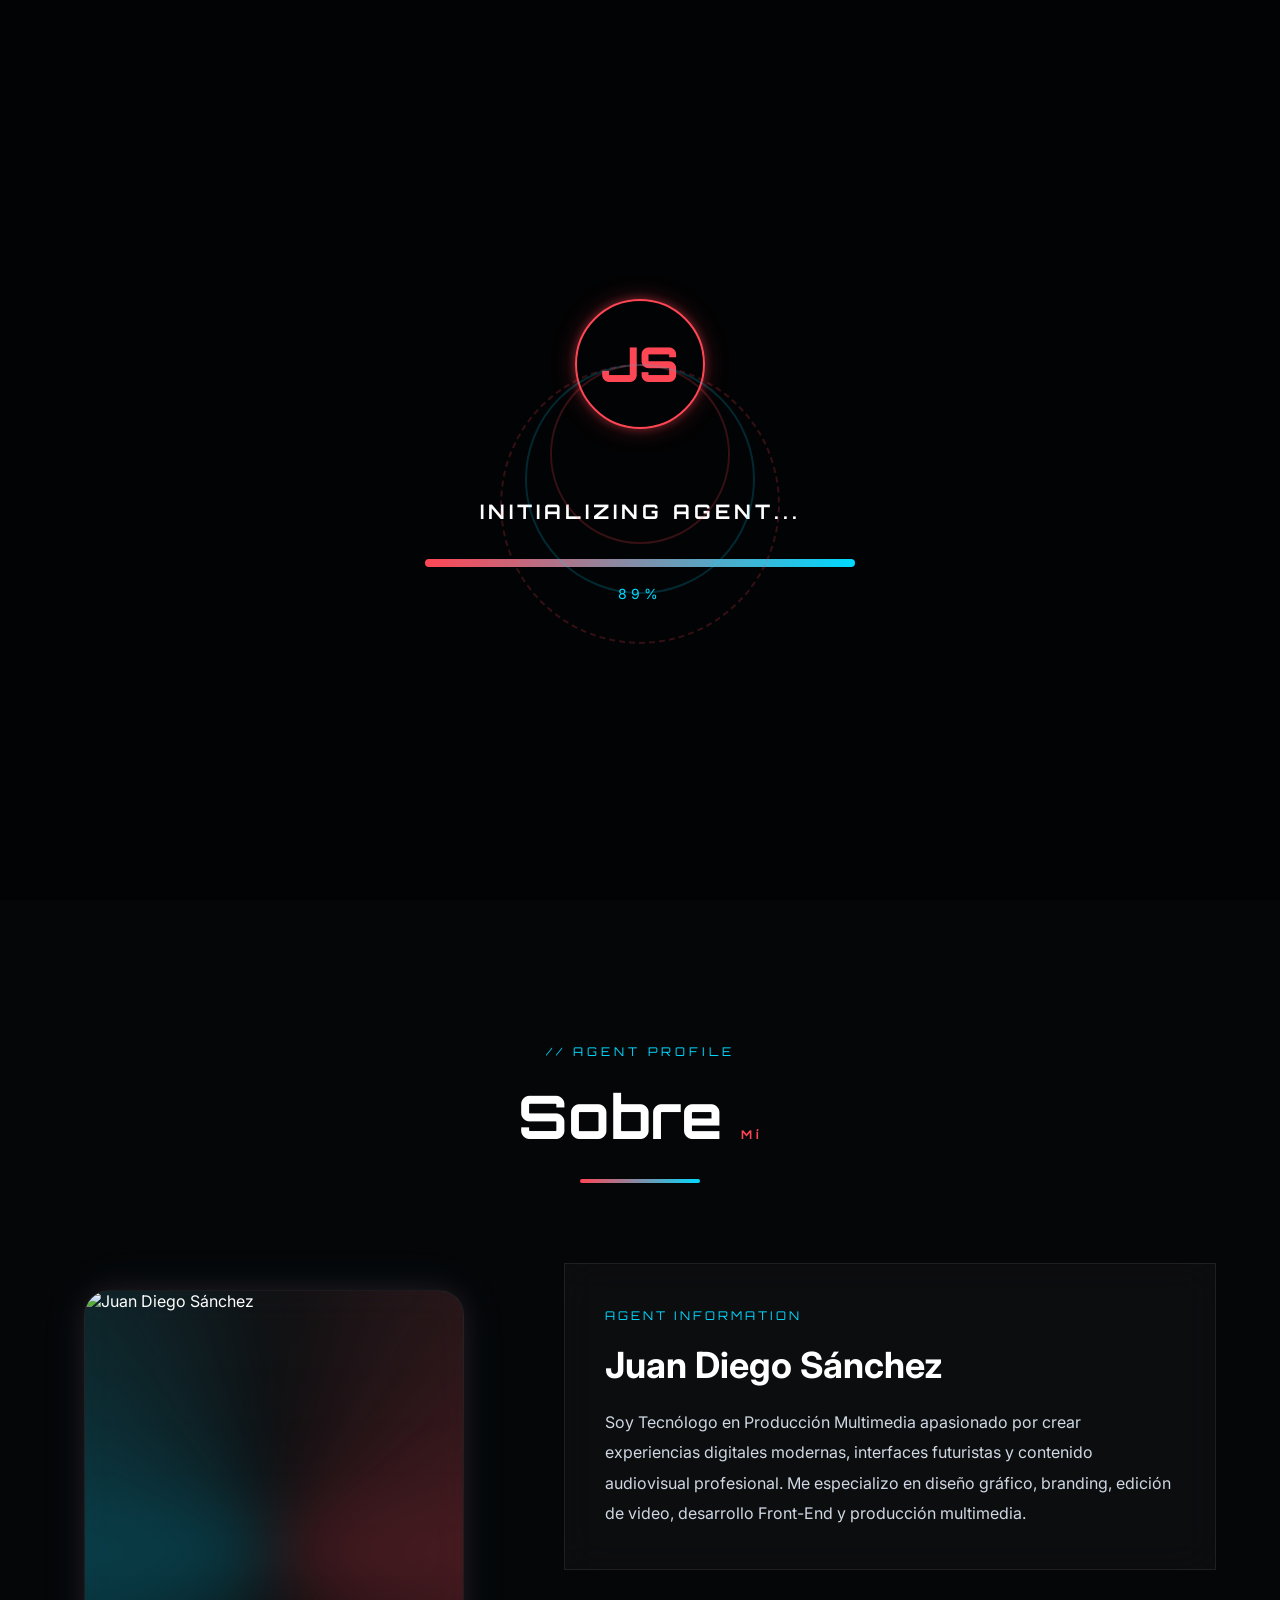
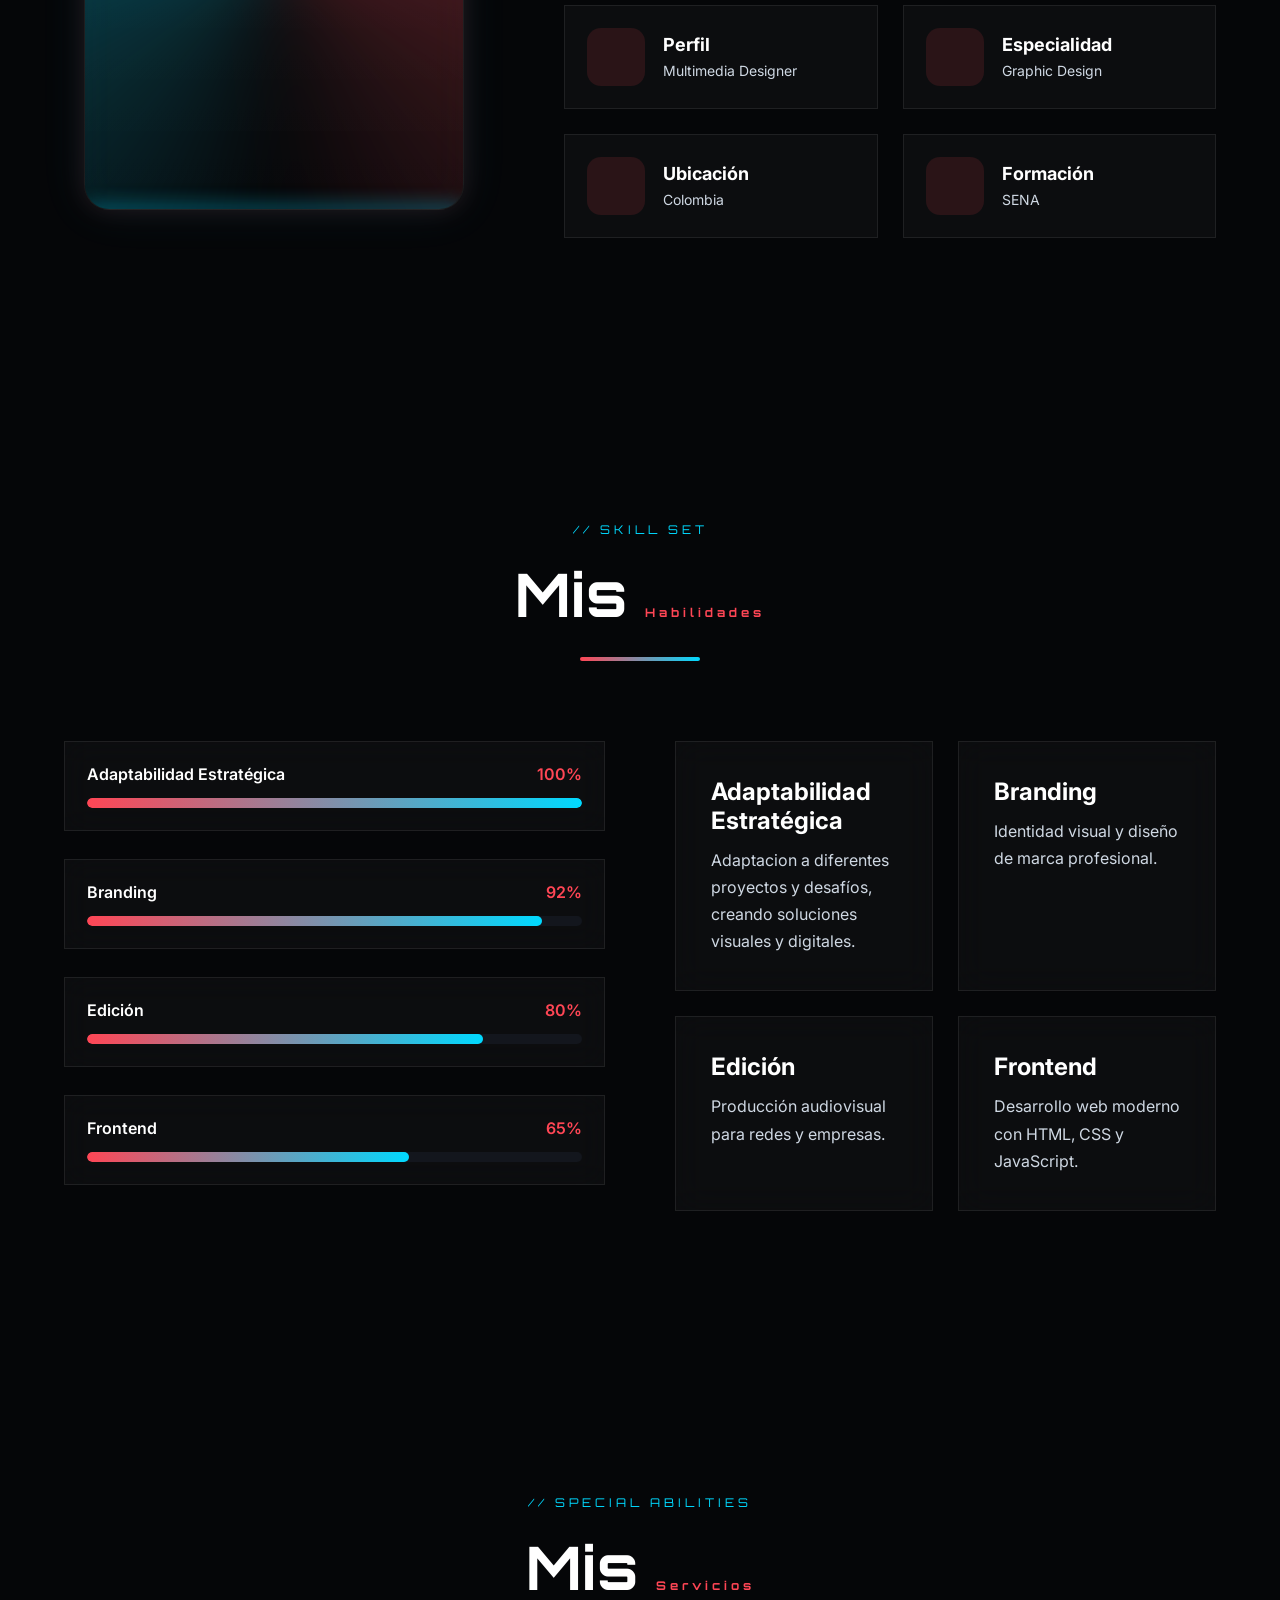
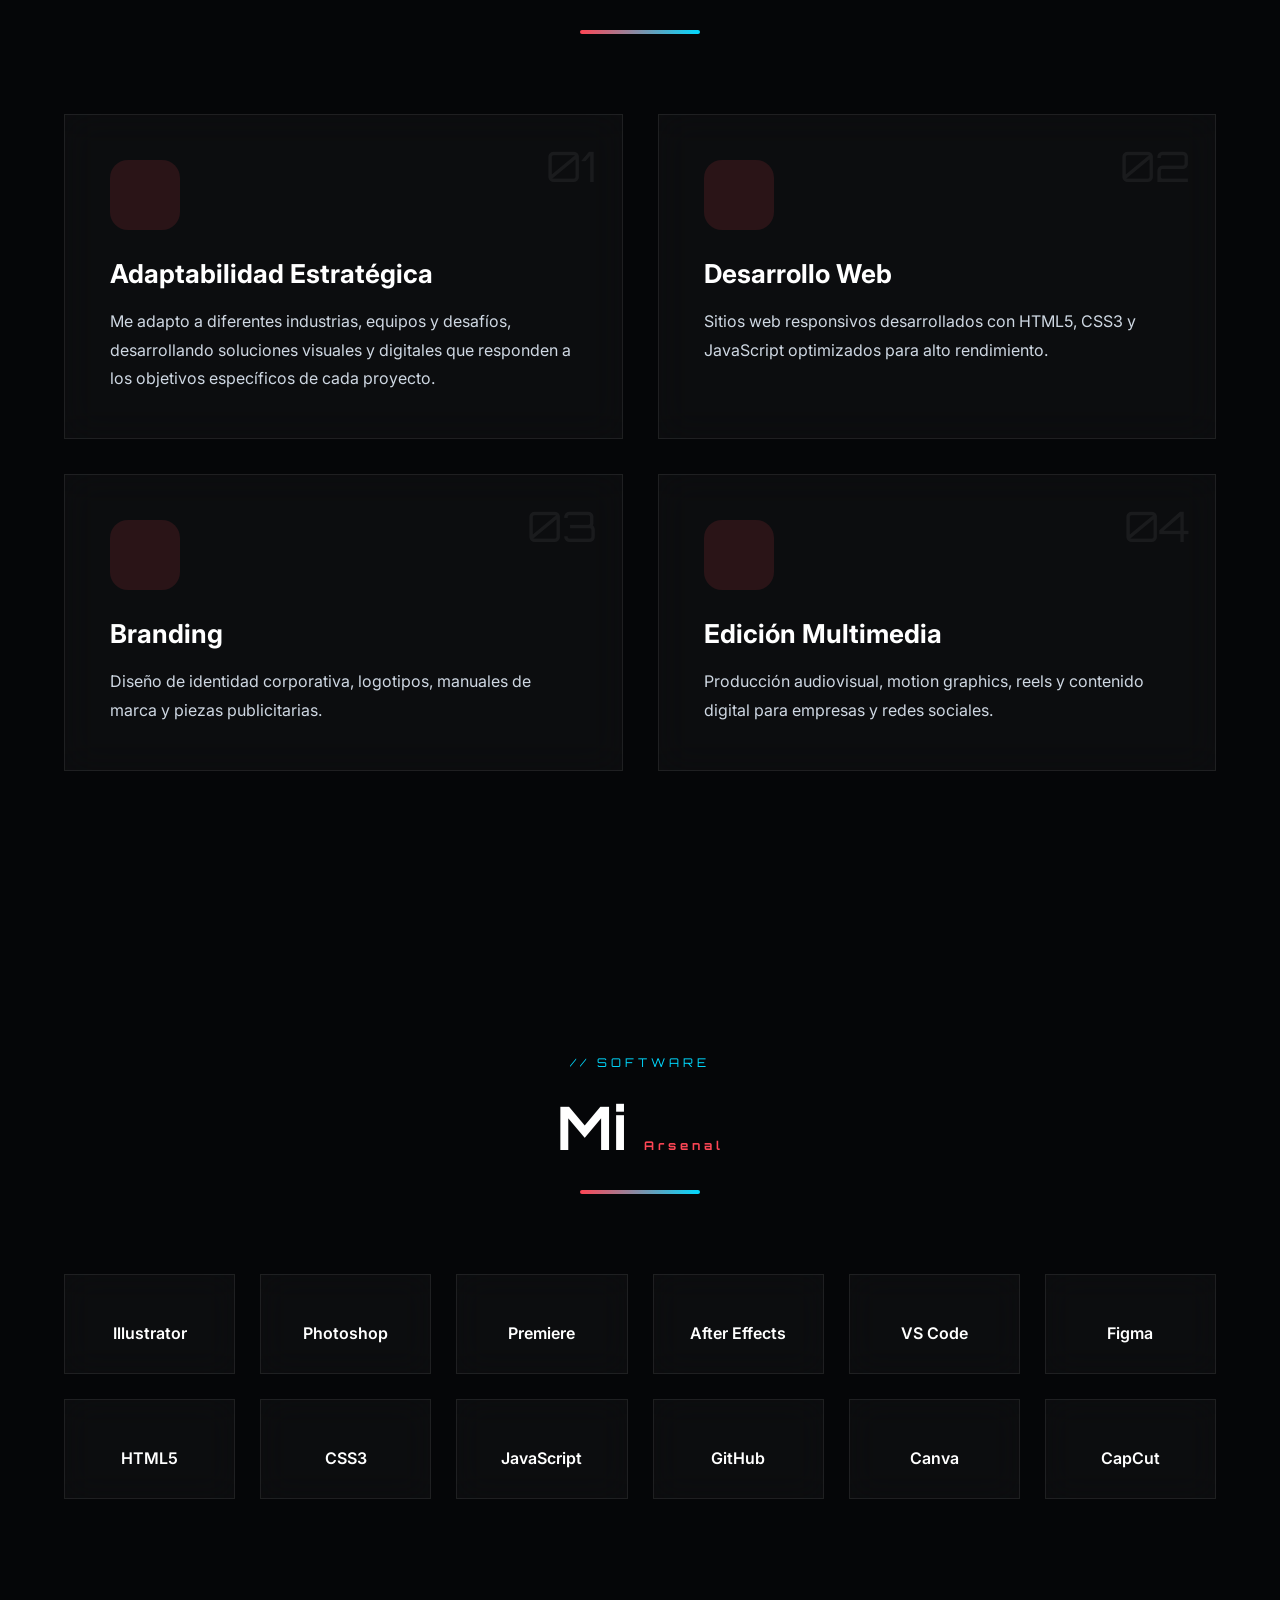
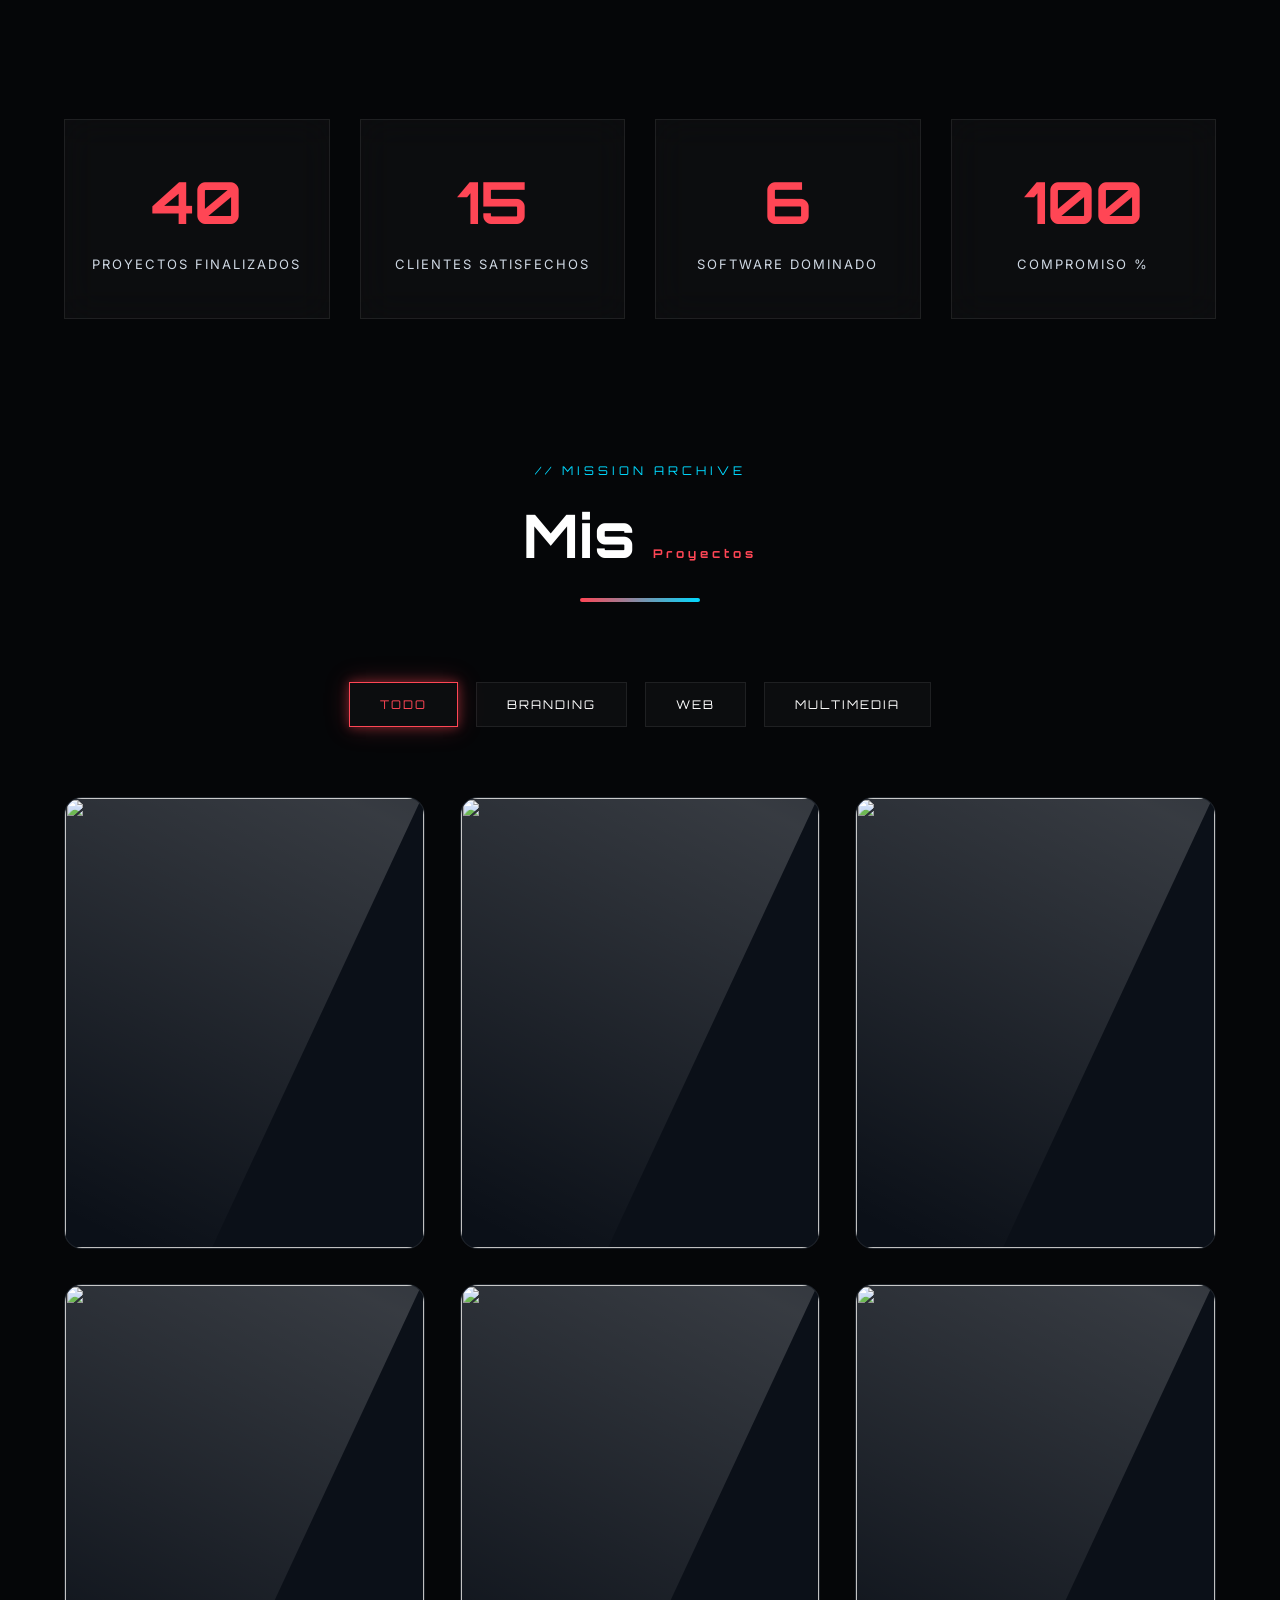
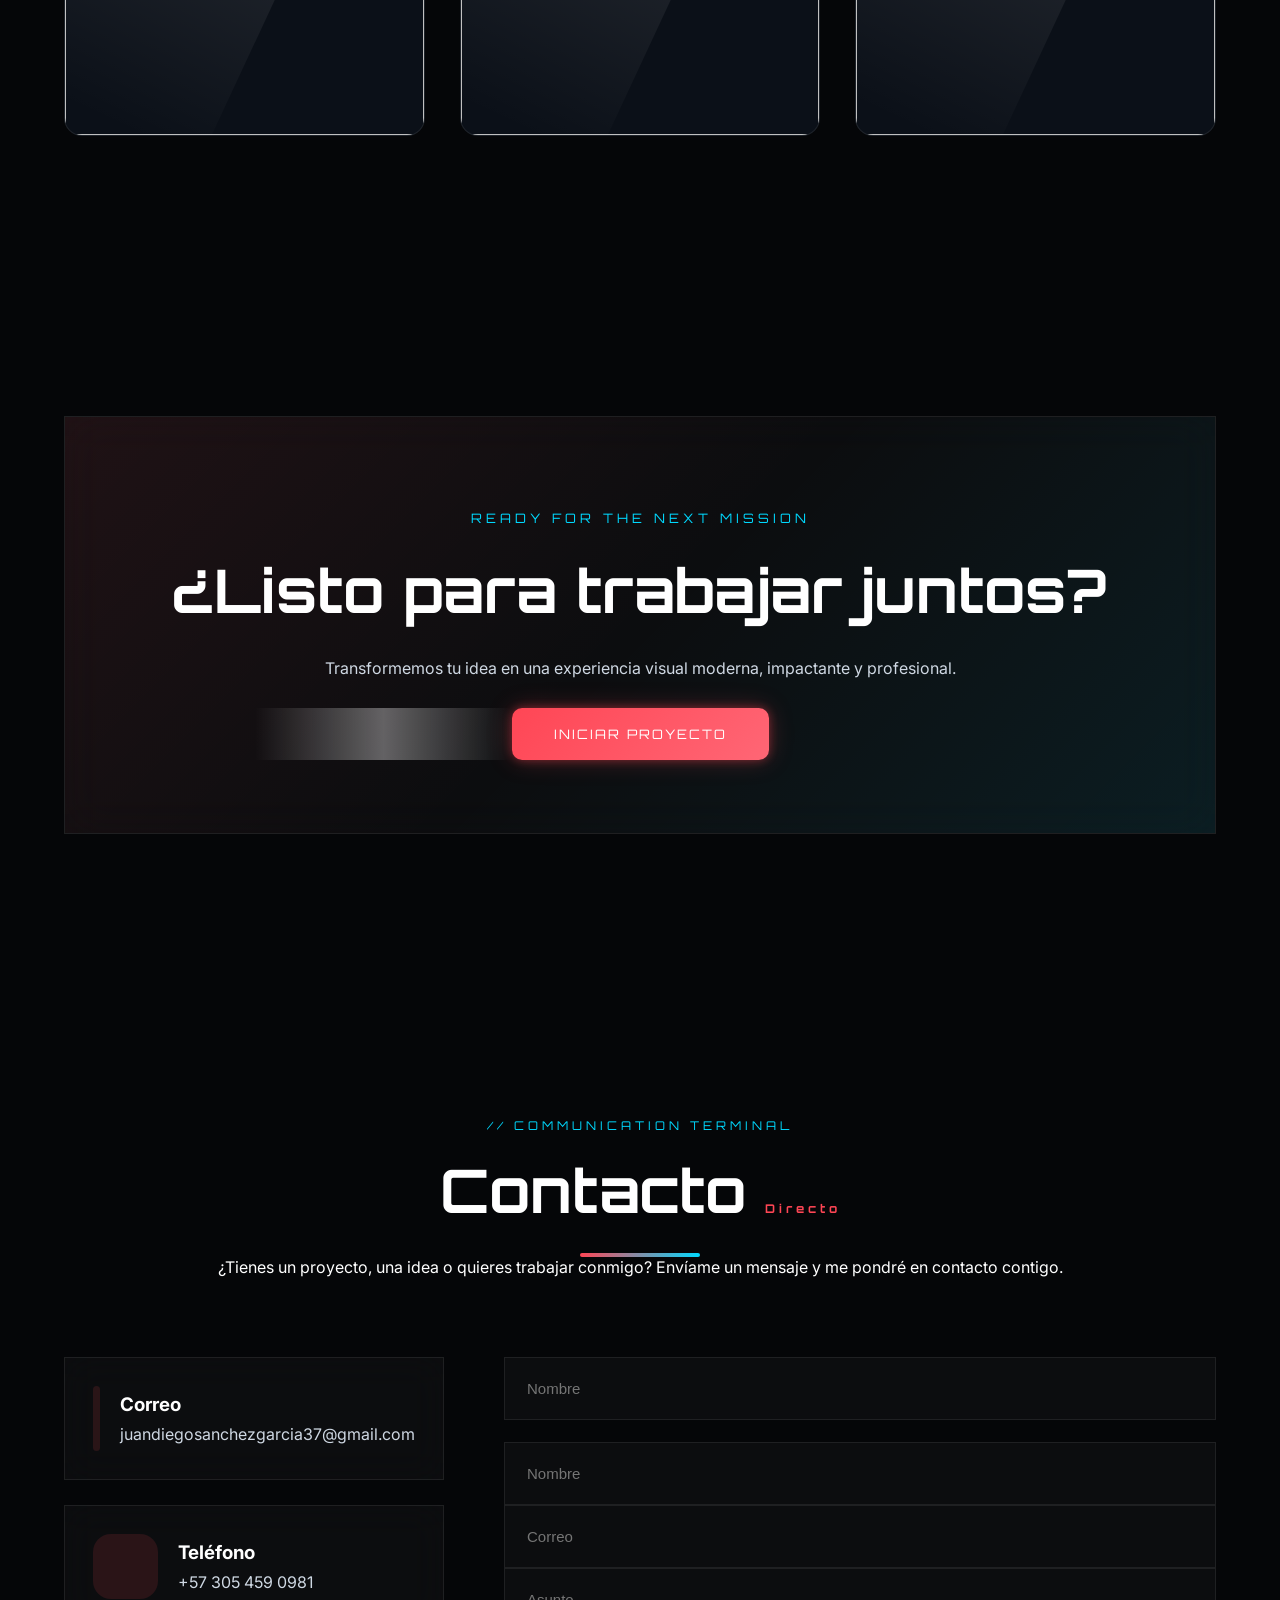
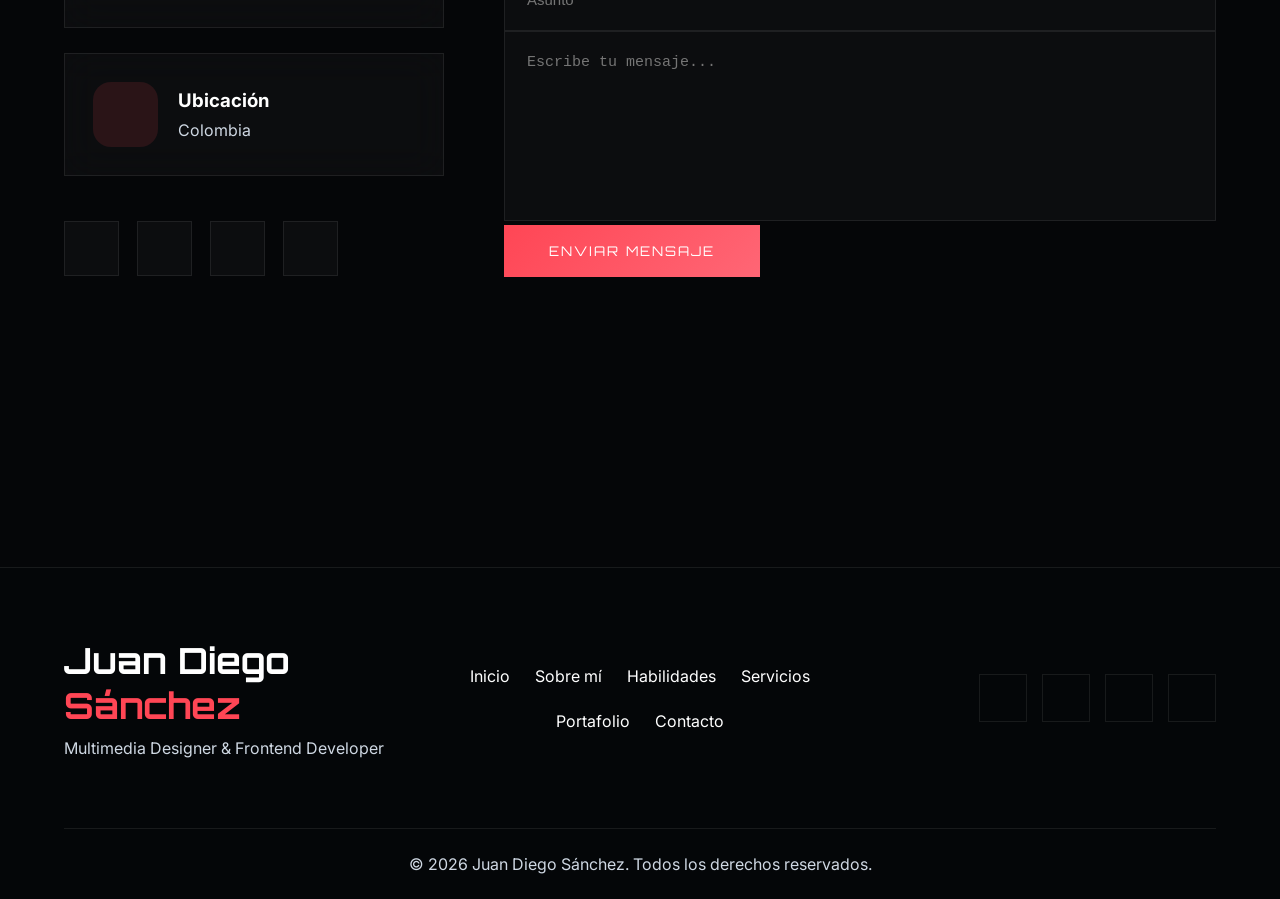
==== commit 9da326ea: "Update project links to use uppercase 'PROYECTOS'" ====
--- a/index.html
+++ b/index.html
@@ -919,7 +919,7 @@
                                 Branding • Manual Corporativo • Diseño UI
                             </p>
 
-                           <a href="proyectos/branding.html" class="project-btn">
+                           <a href="PROYECTOS/branding.html" class="project-btn">
 
     Ver Proyecto
 
@@ -952,7 +952,7 @@
                                 Photographs
                             </p>
 
-                            <a href="proyectos/portfolio-premium.html" class="project-btn">
+                            <a href="PROYECTOS/portfolio-premium.html" class="project-btn">
                                 
     Ver Proyecto
 
@@ -985,7 +985,7 @@
                                 Premiere • After Effects
                             </p>
 
-                            <a href="proyectos/multimedia.html" class="project-btn">
+                            <a href="PROYECTOS/multimedia.html" class="project-btn">
 
     Ver Proyecto
 
@@ -1018,7 +1018,7 @@
                                 Diseño de Marca
                             </p>
 
-                            <a href="proyectos/identidad-visual.html" class="project-btn">
+                            <a href="PROYECTOS/identidad-visual.html" class="project-btn">
     Ver Proyecto
     <i class="ri-arrow-right-up-line"></i>
 </a>
@@ -1048,7 +1048,7 @@
                                 Responsive Design
                             </p>
 
-                            <a href="proyectos/landing-page.html" class="project-btn">
+                            <a href="PROYECTOS/landing-page.html" class="project-btn">
     Ver Proyecto
     <i class="ri-arrow-right-up-line"></i>
 </a>
@@ -1079,7 +1079,7 @@
                                 Reels • Motion Graphics
                             </p>
 
-                            <a href="proyectos/edicion-profesional.html" class="project-btn">
+                            <a href="PROYECTOS/edicion-profesional.html" class="project-btn">
     Ver Proyecto
     <i class="ri-arrow-right-up-line"></i>
 </a>
@@ -1407,4 +1407,4 @@
 
 </body>
 
-</html>+</html>
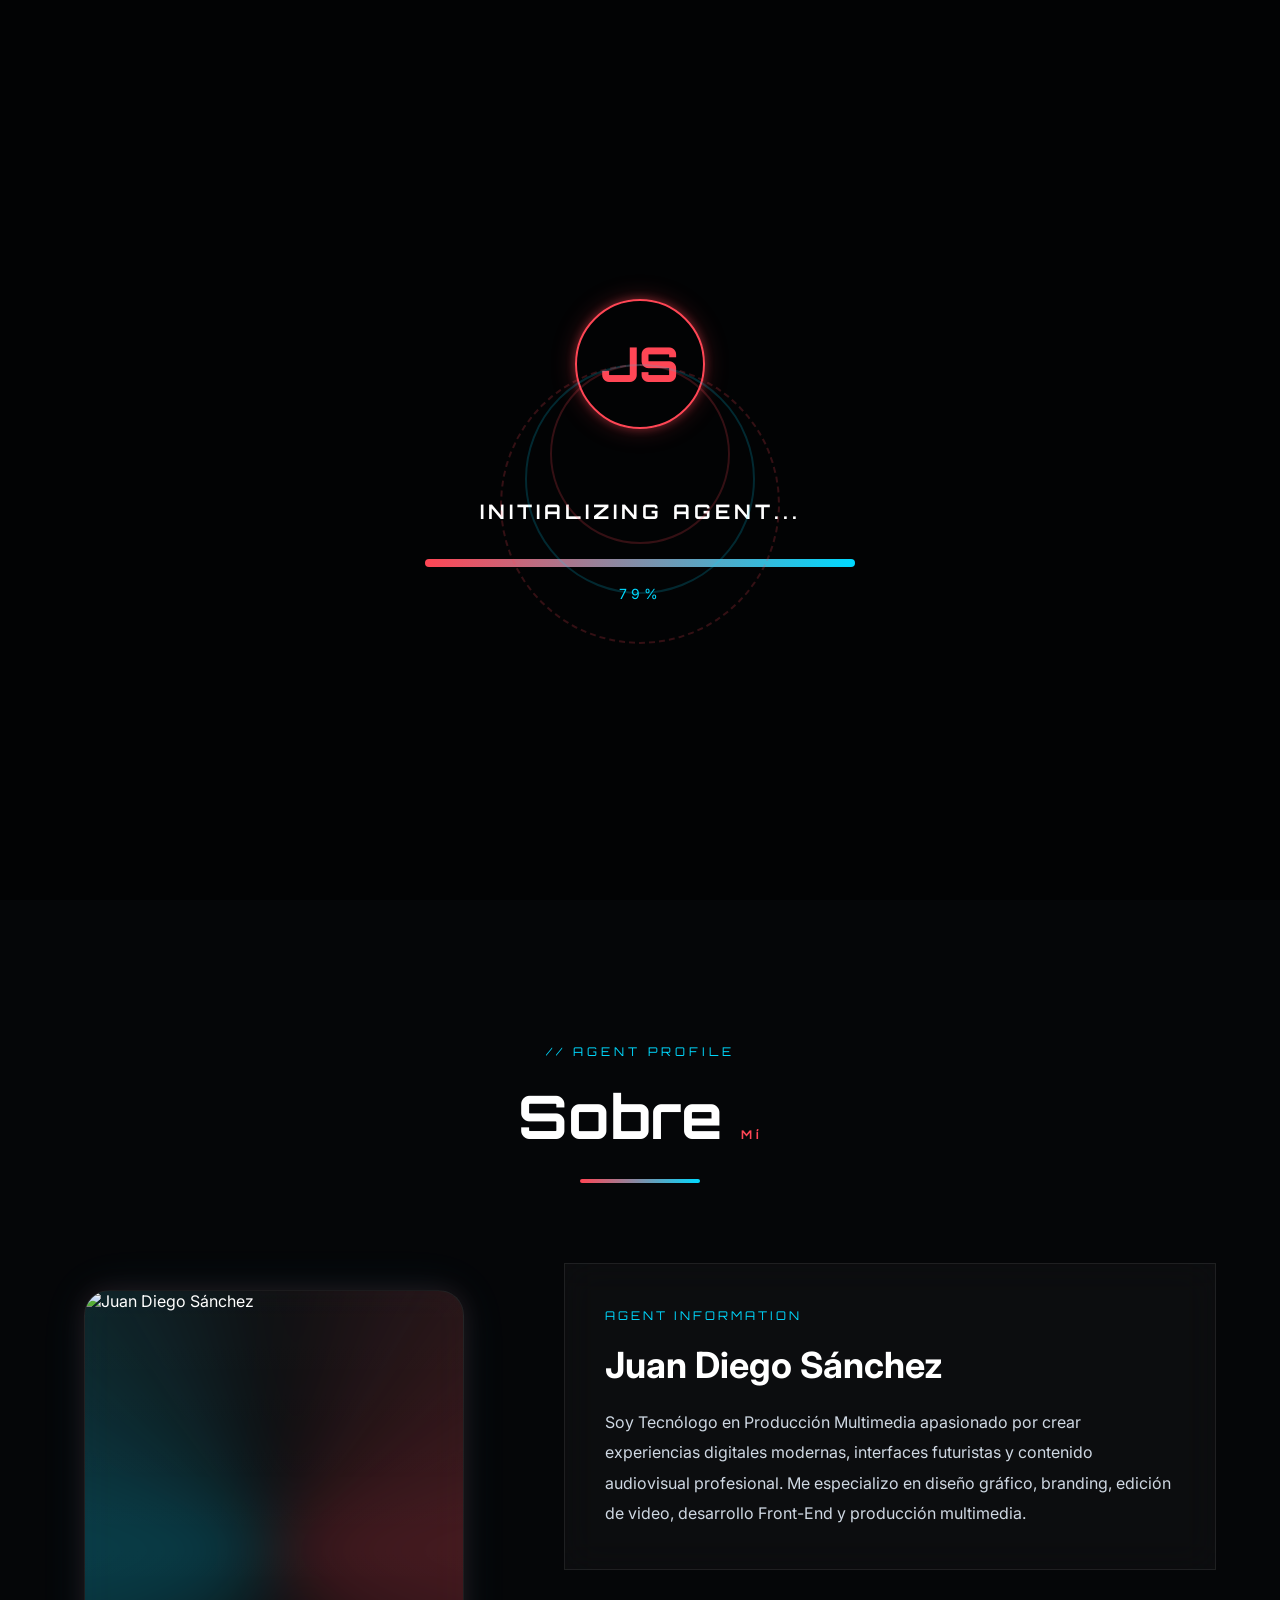
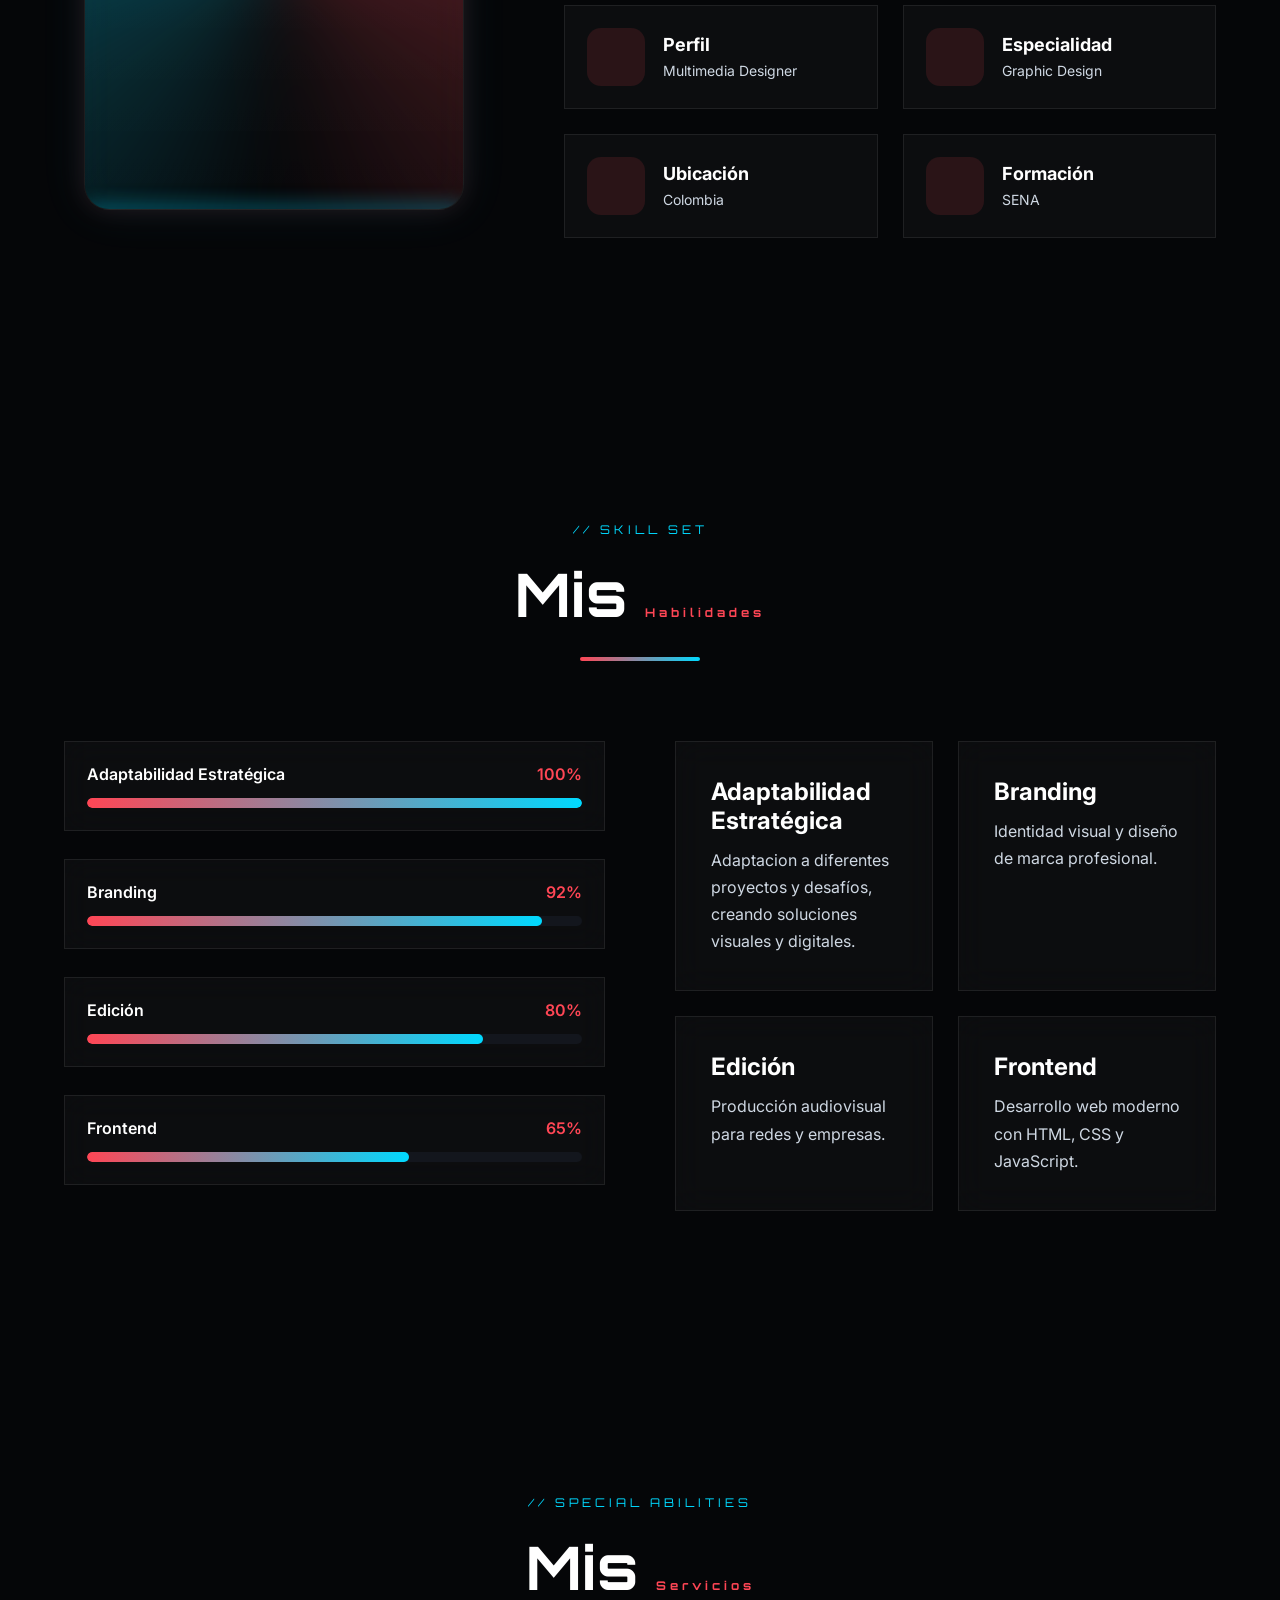
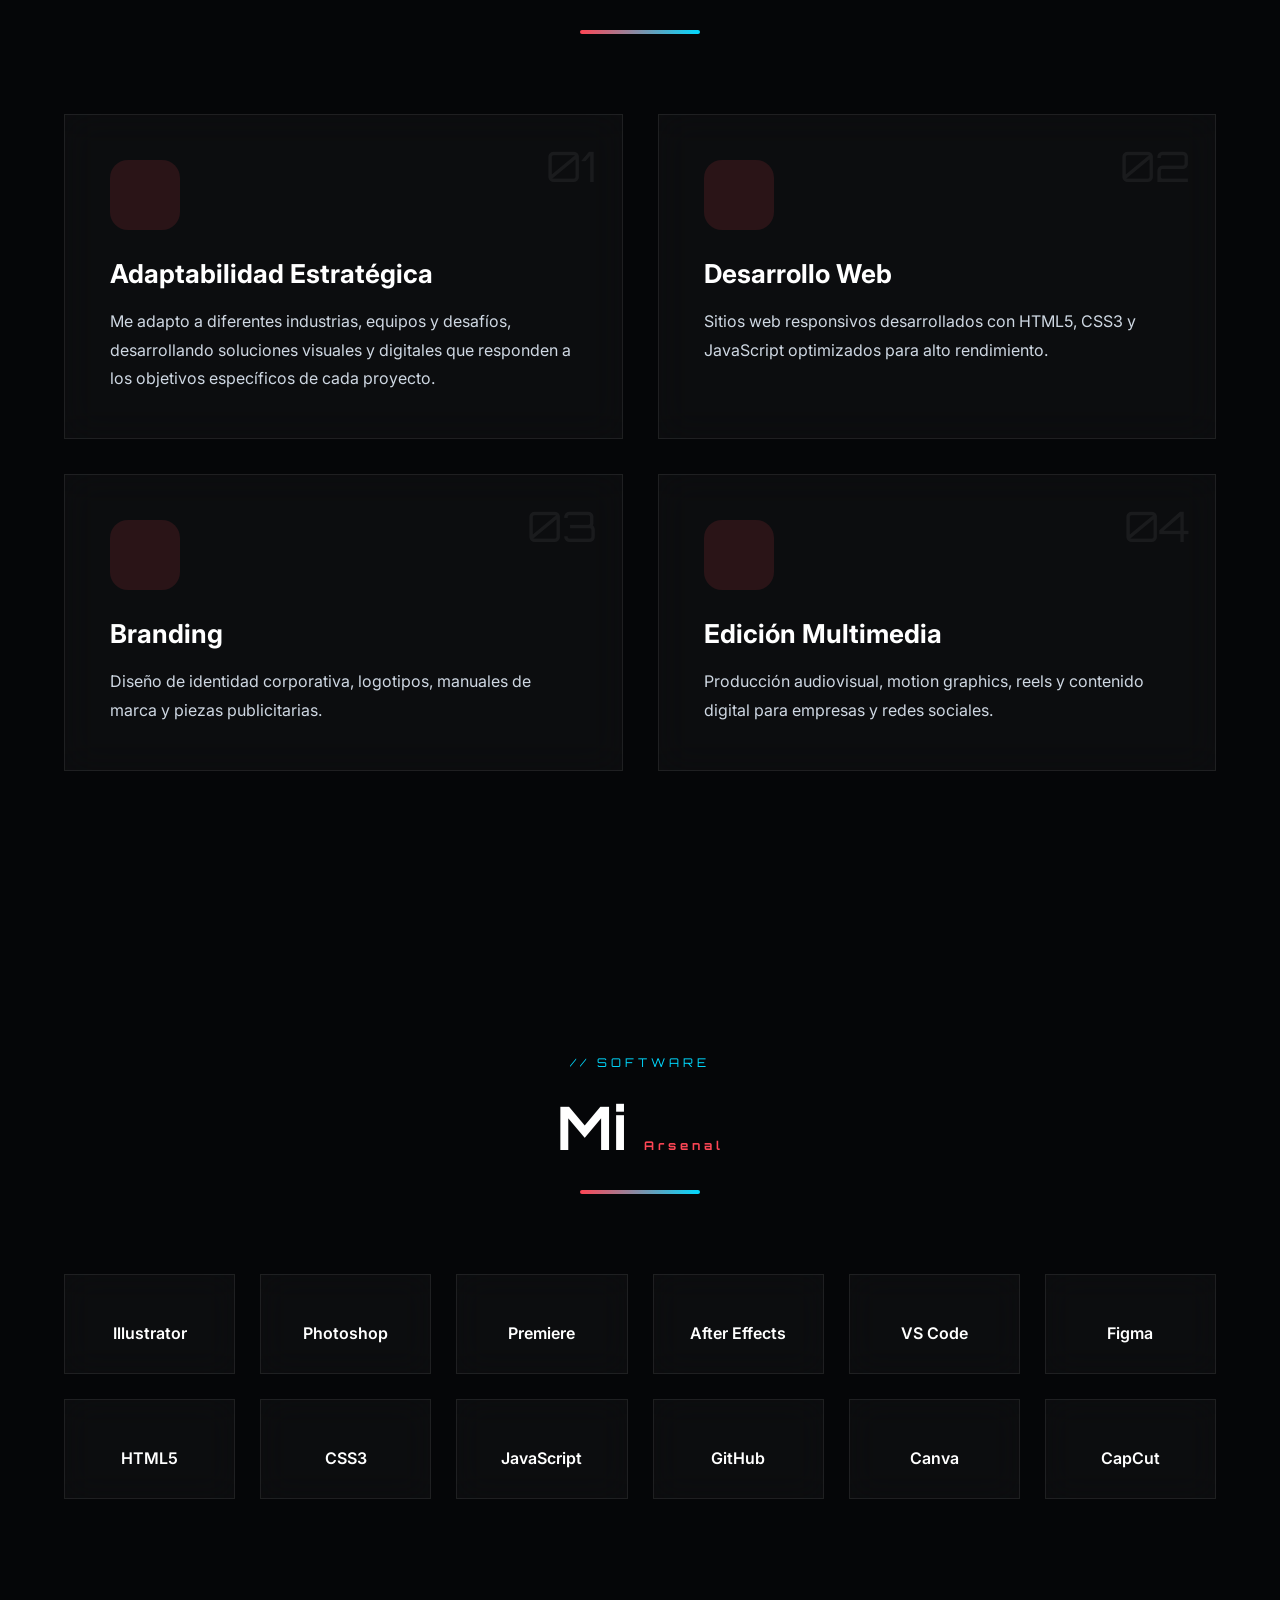
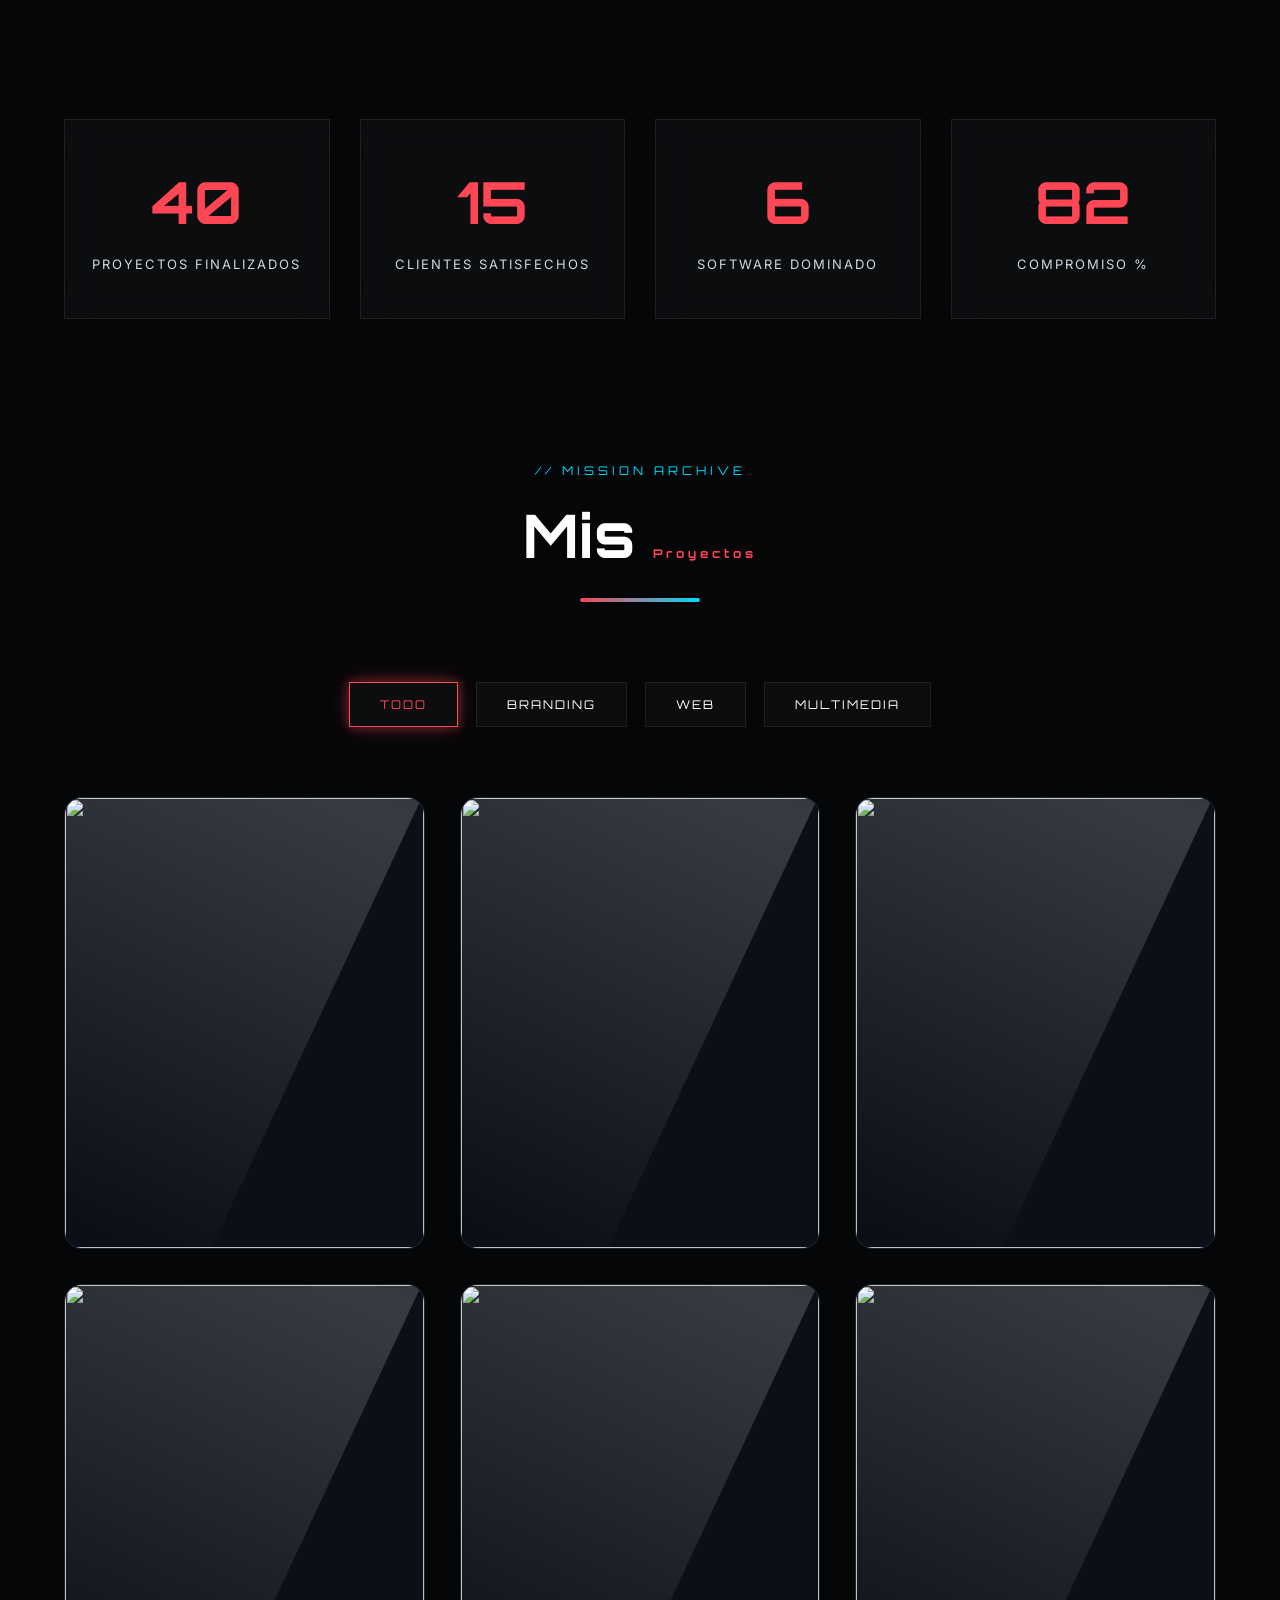
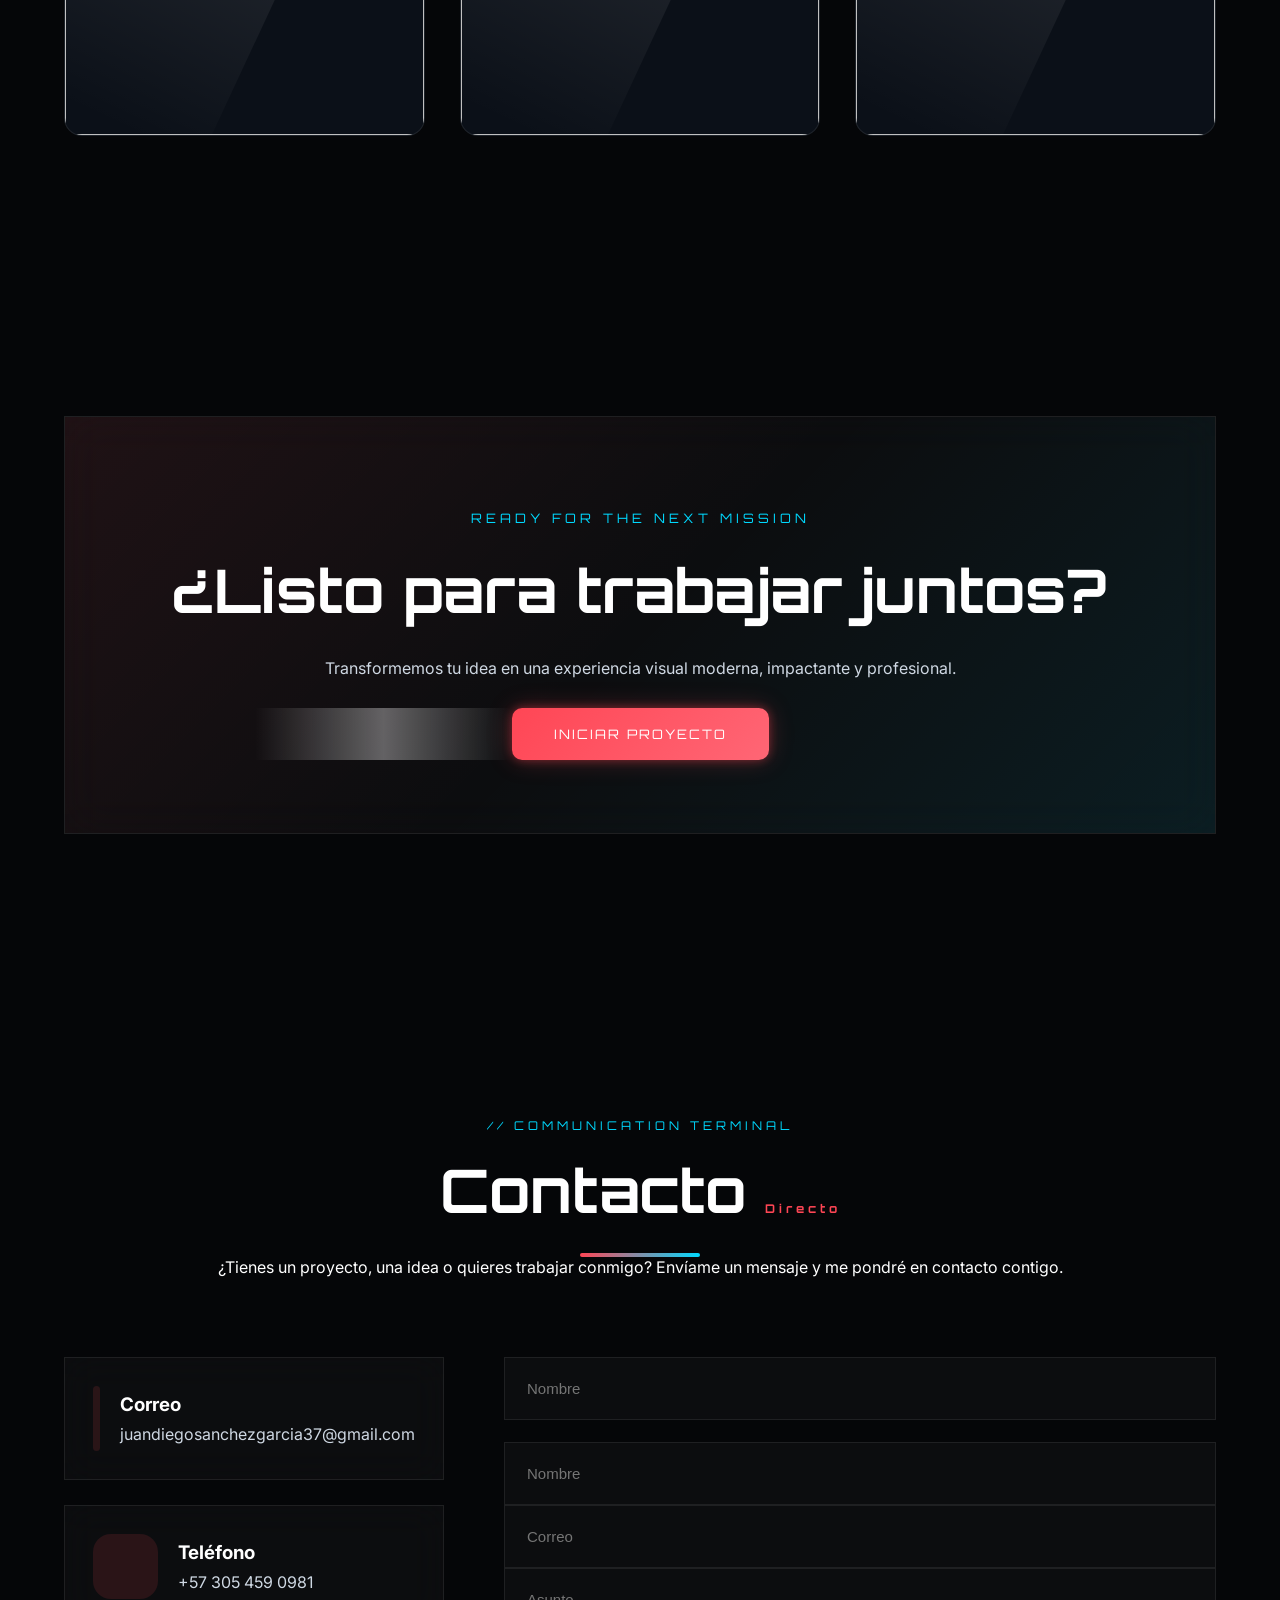
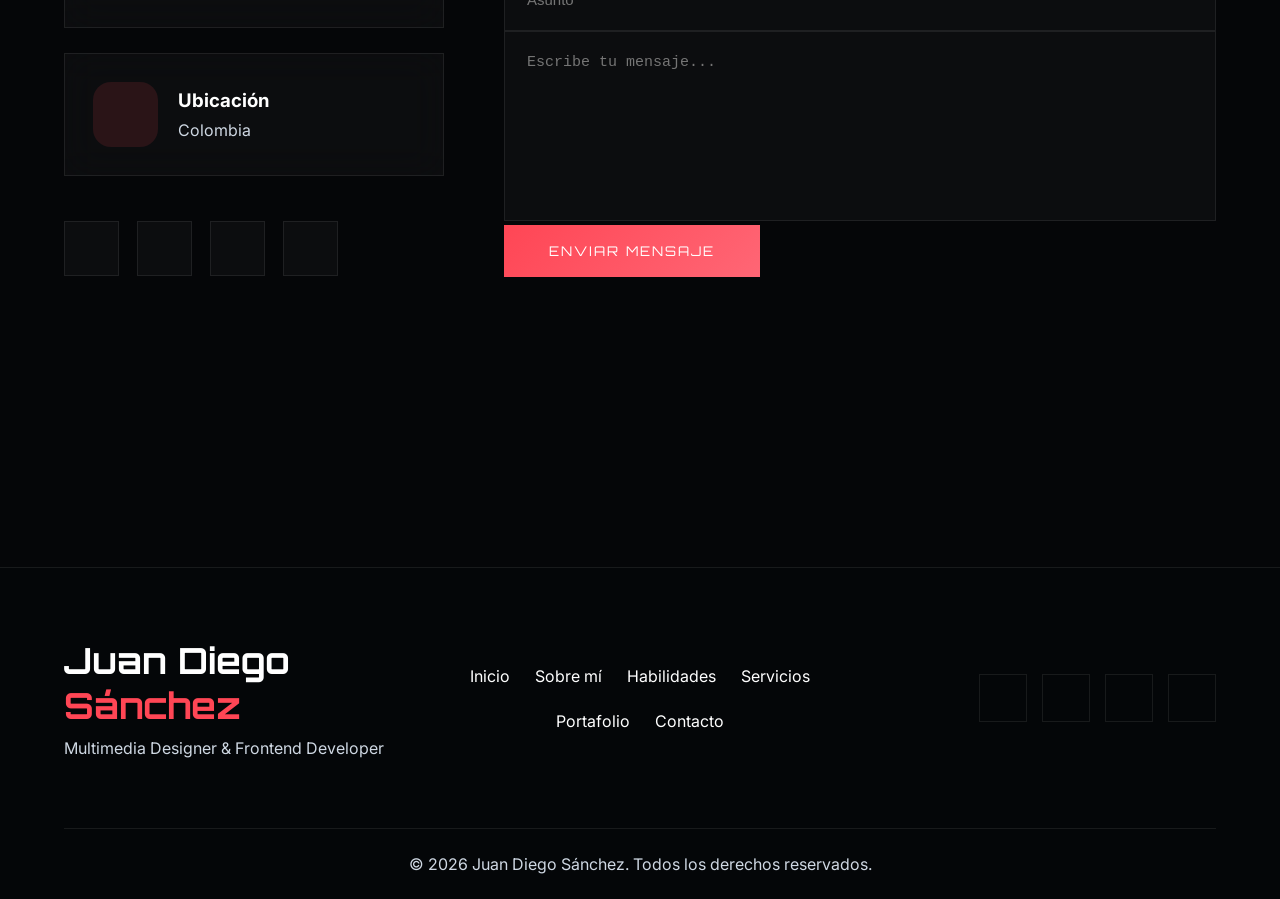
==== commit e886000b: "Replace project image with audio file link" ====
--- a/index.html
+++ b/index.html
@@ -973,7 +973,7 @@
 
                     <div class="project-image">
 
-                        <img src="assets/img/project3.jpg" alt="">
+                        <img src="https://r2.fivemanage.com/8VFrqu9NjACEUGsTVrRfq/EsfuerzoenVano.mp3" alt="">
 
                         <div class="project-overlay">
 
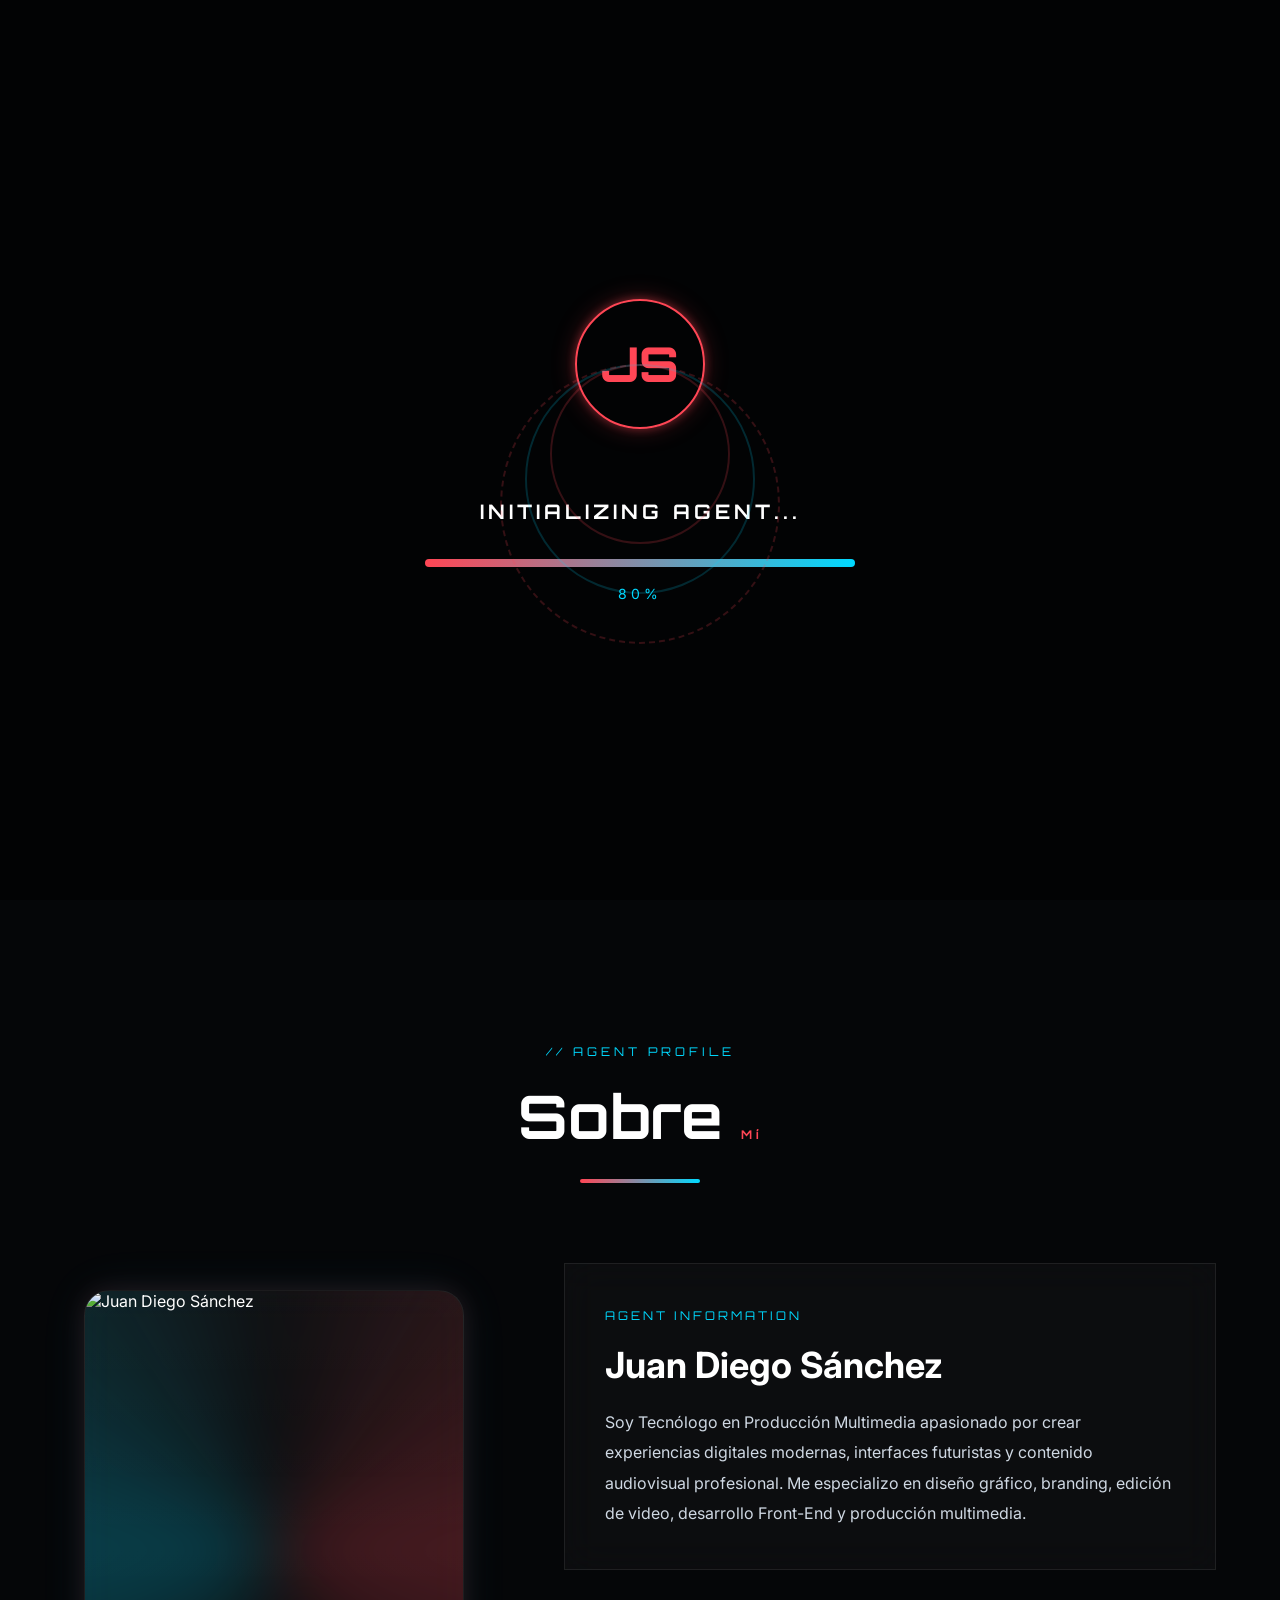
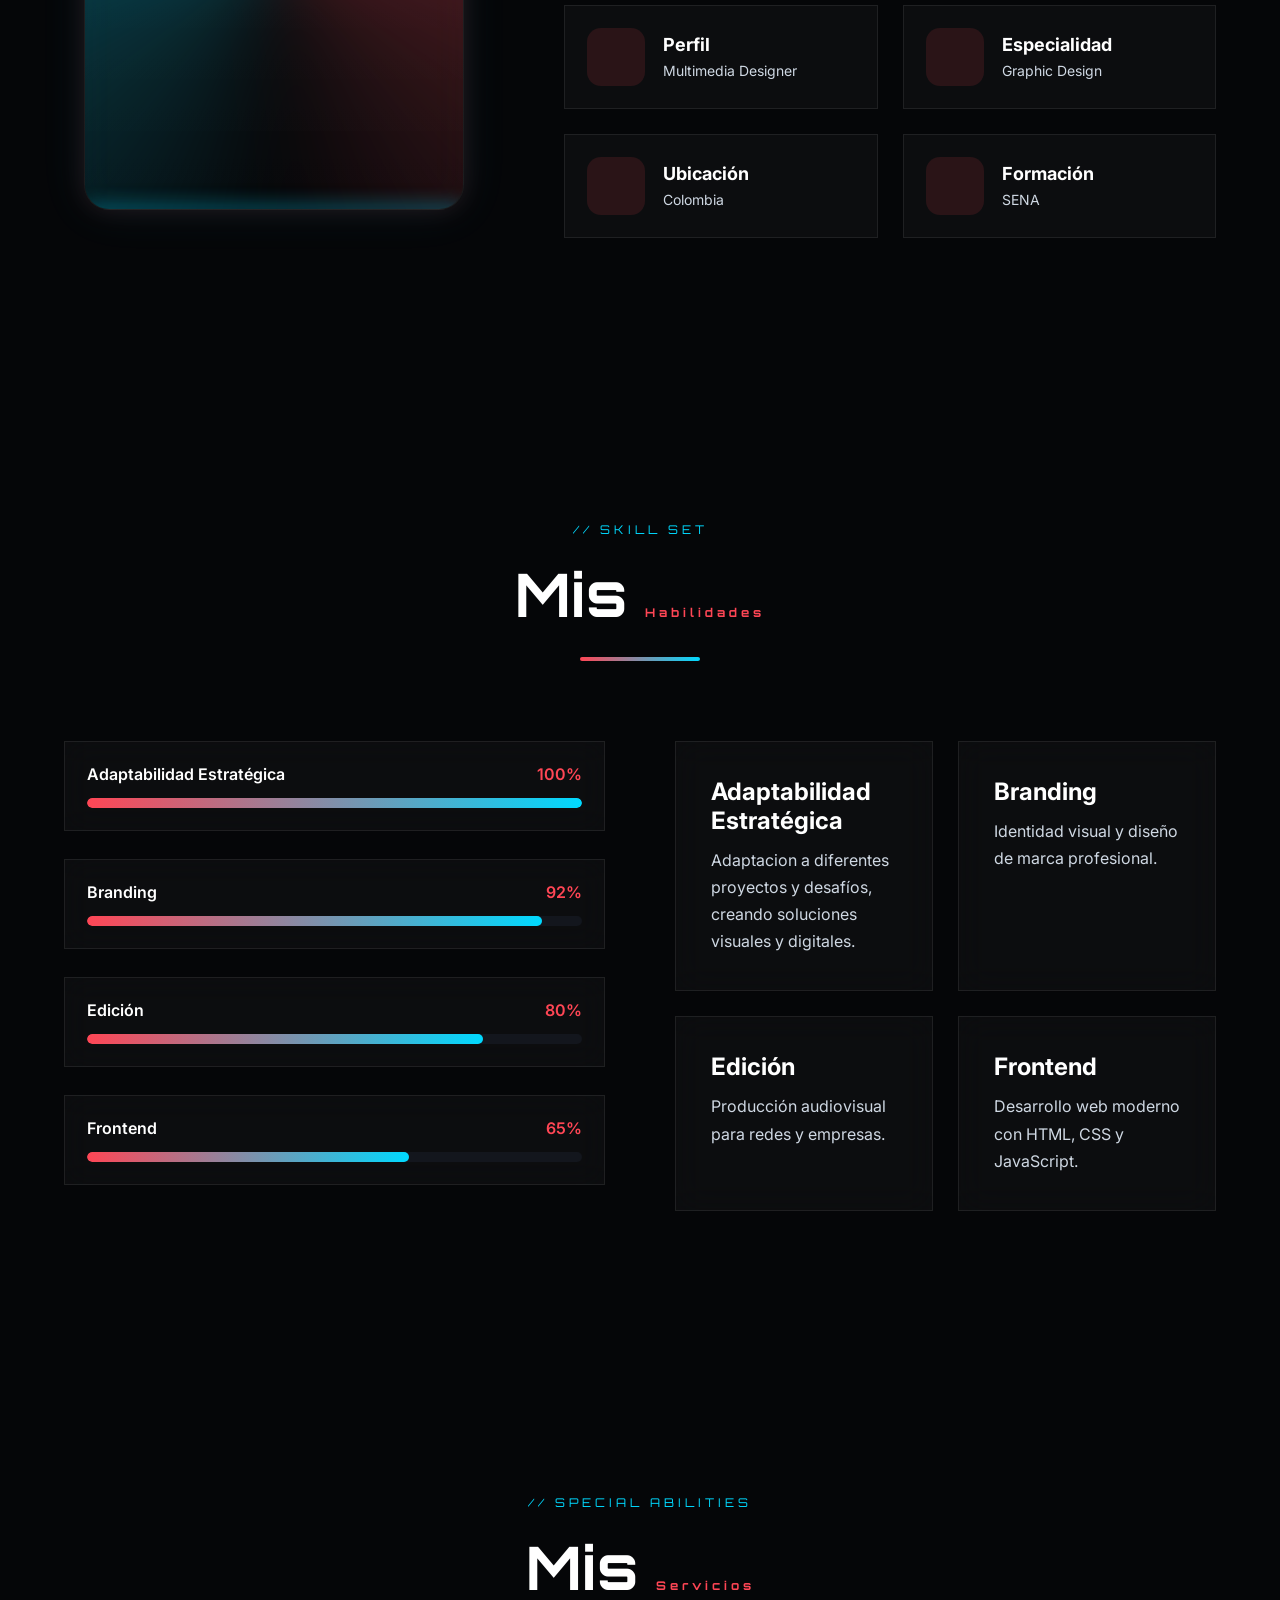
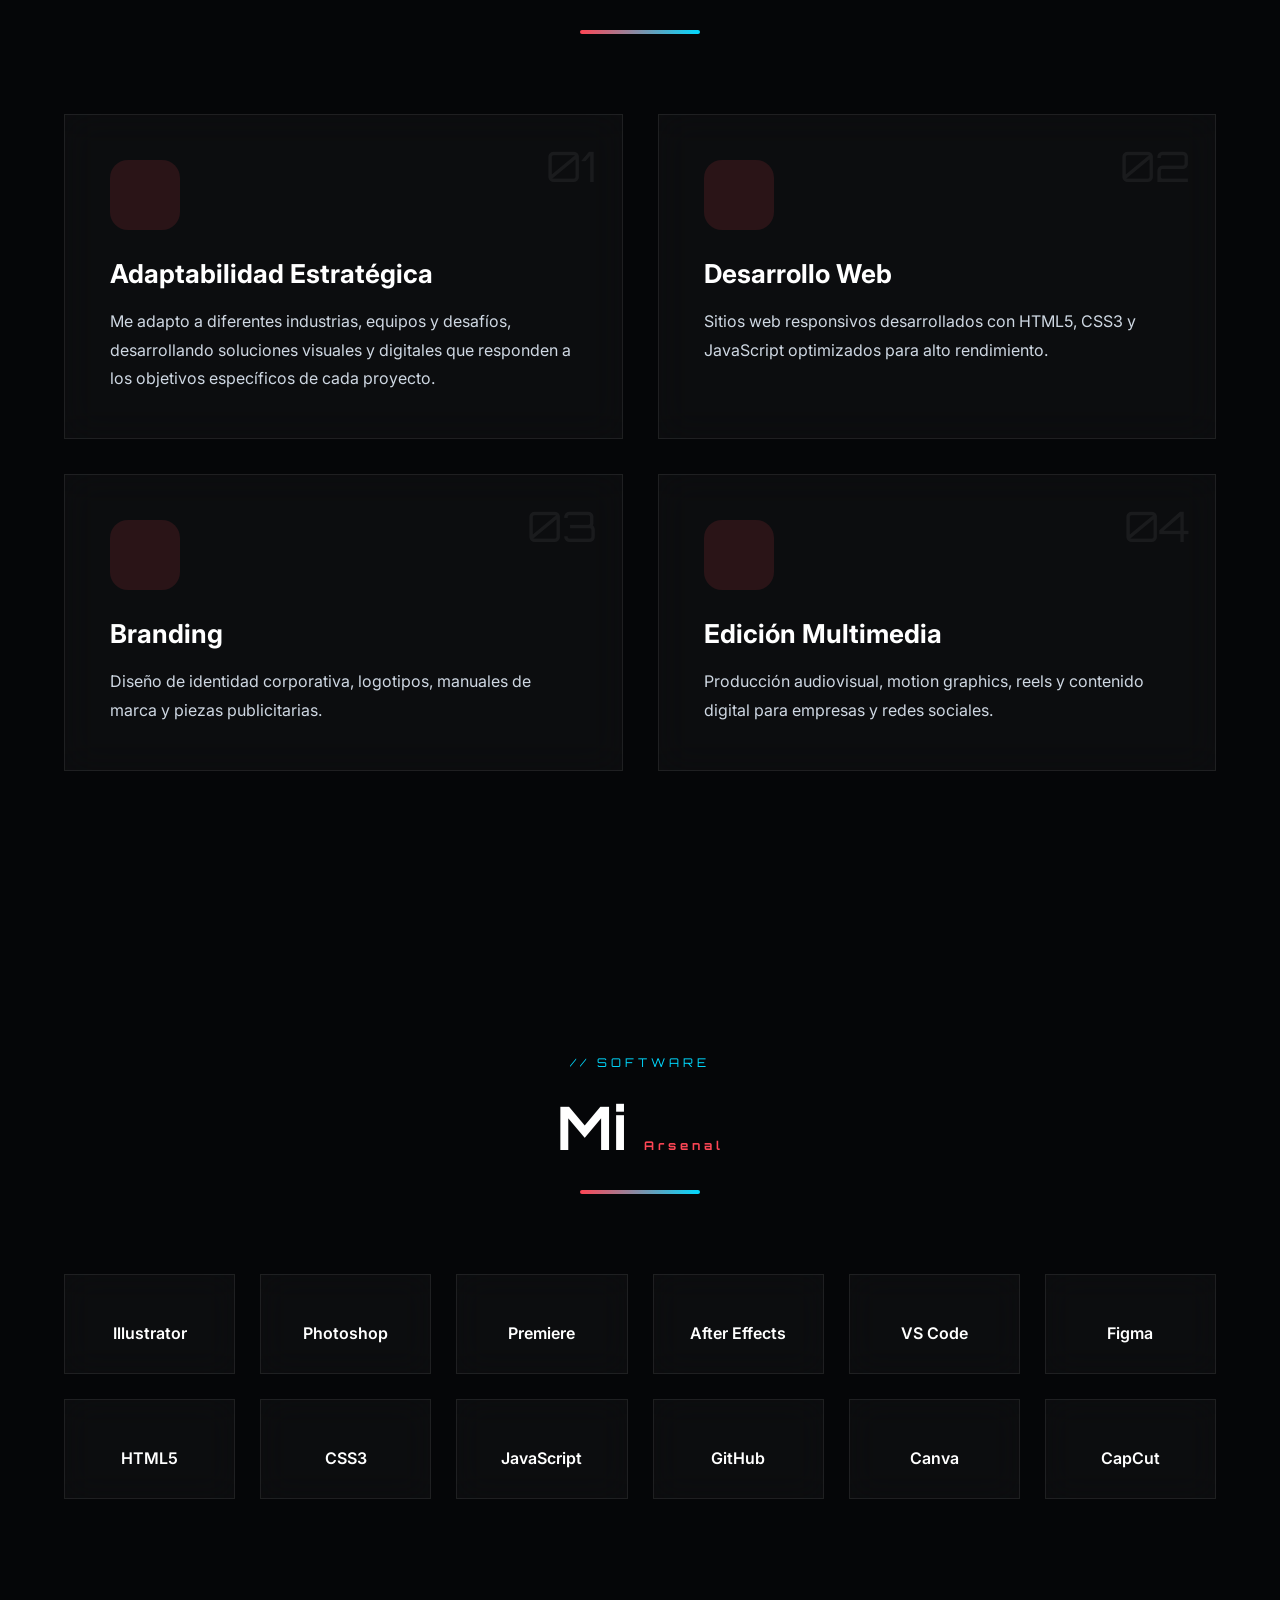
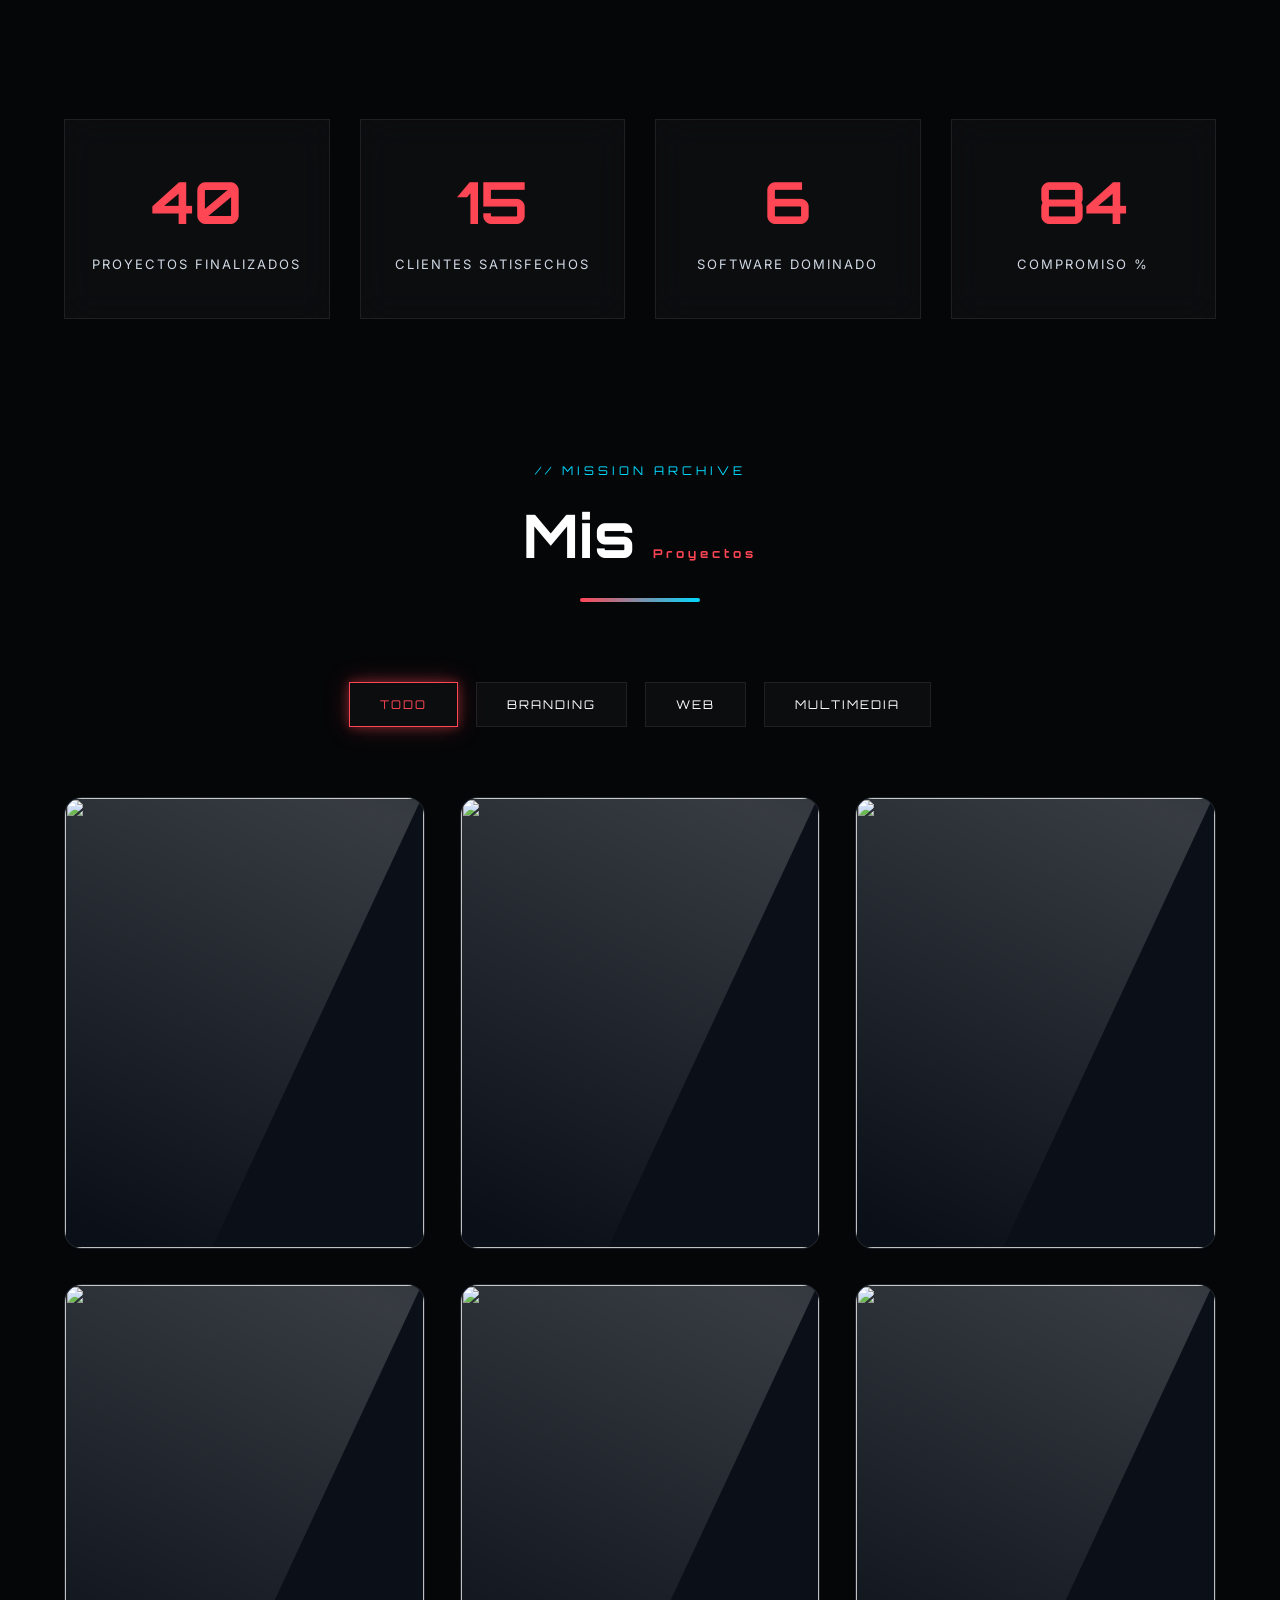
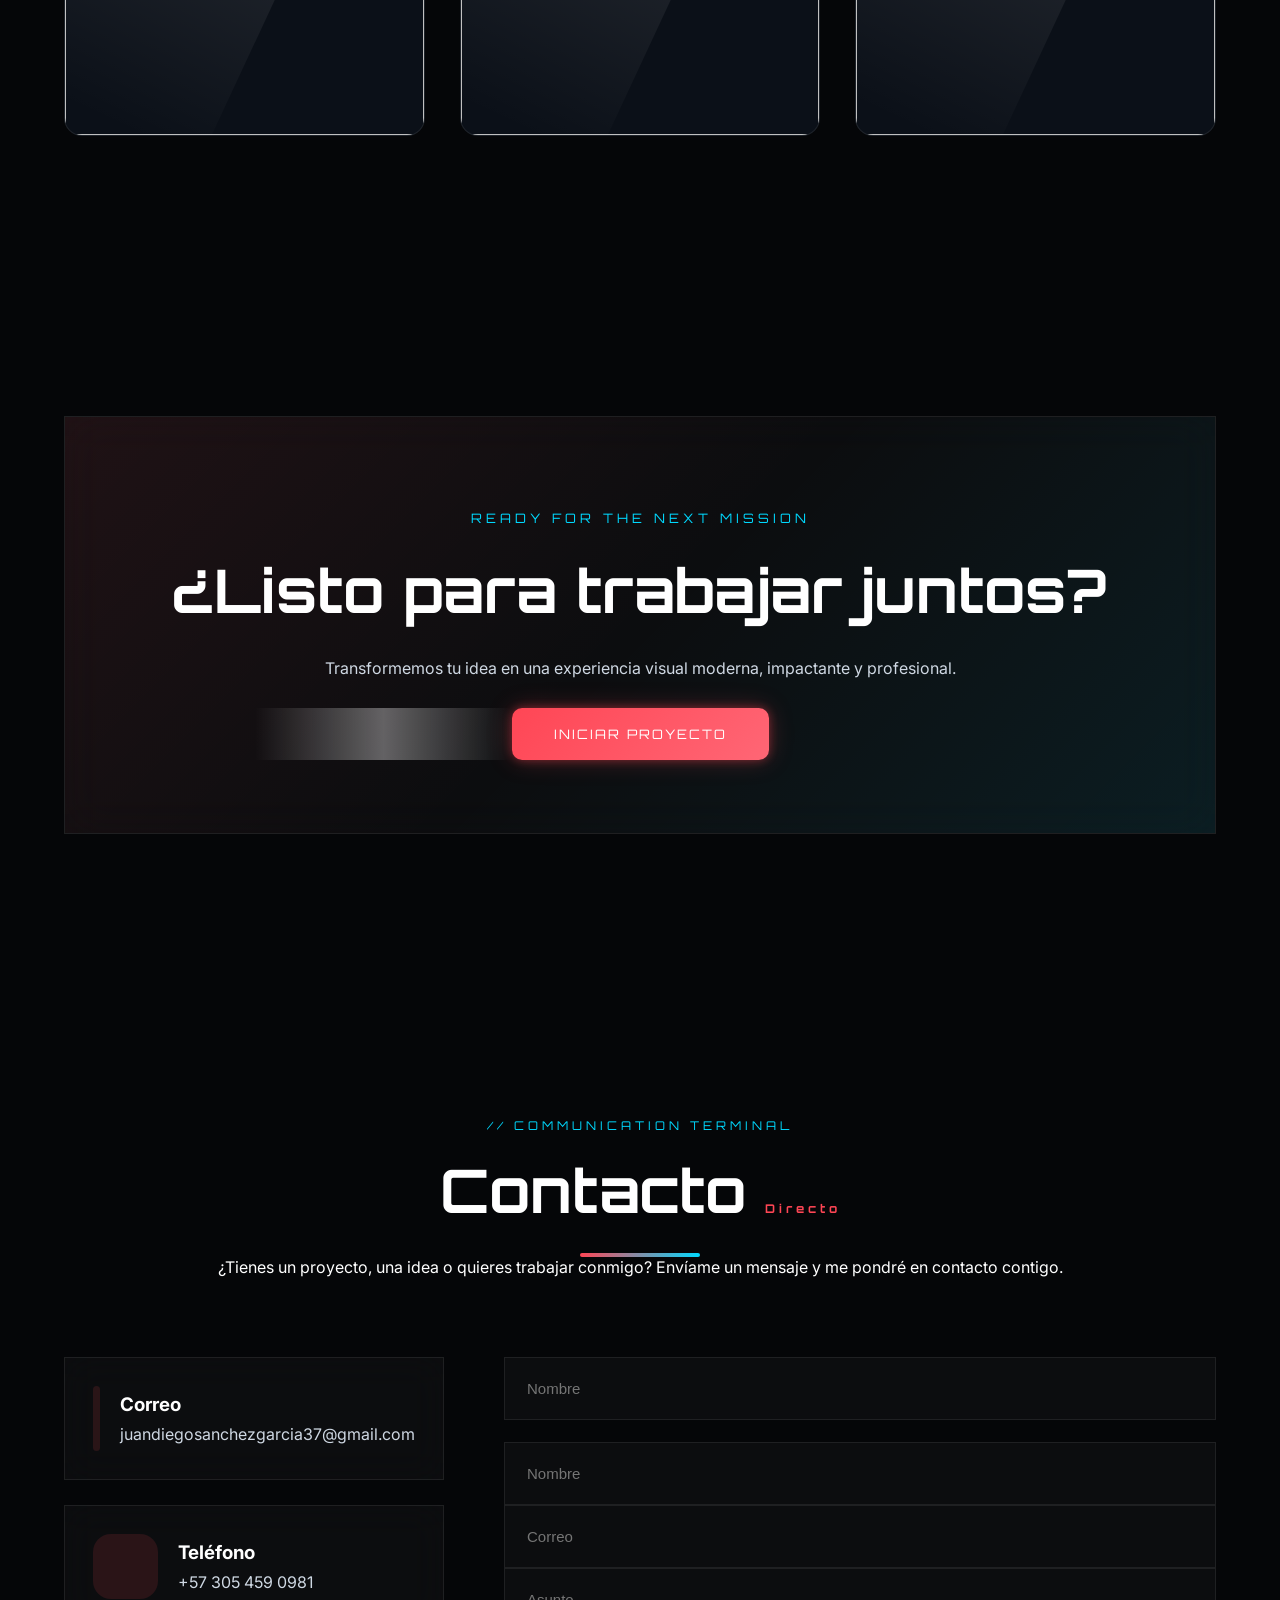
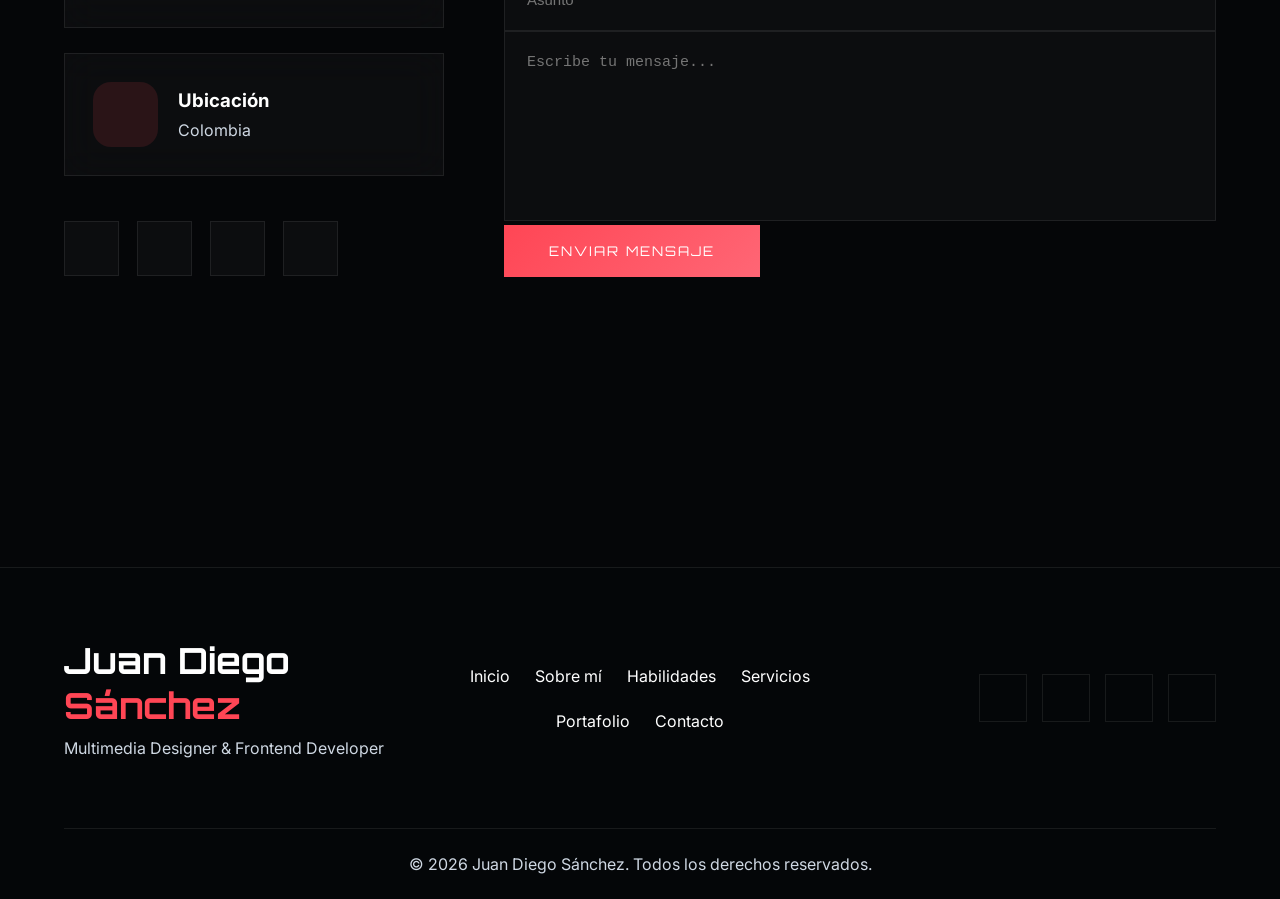
==== commit f89e64ce: "Replace audio file image with a new image" ====
--- a/index.html
+++ b/index.html
@@ -973,7 +973,7 @@
 
                     <div class="project-image">
 
-                        <img src="https://r2.fivemanage.com/8VFrqu9NjACEUGsTVrRfq/EsfuerzoenVano.mp3" alt="">
+                        <img src="https://r2.fivemanage.com/8VFrqu9NjACEUGsTVrRfq/WhatsAppImage2026-07-31at12.05.51PM.jpeg" alt="">
 
                         <div class="project-overlay">
 
